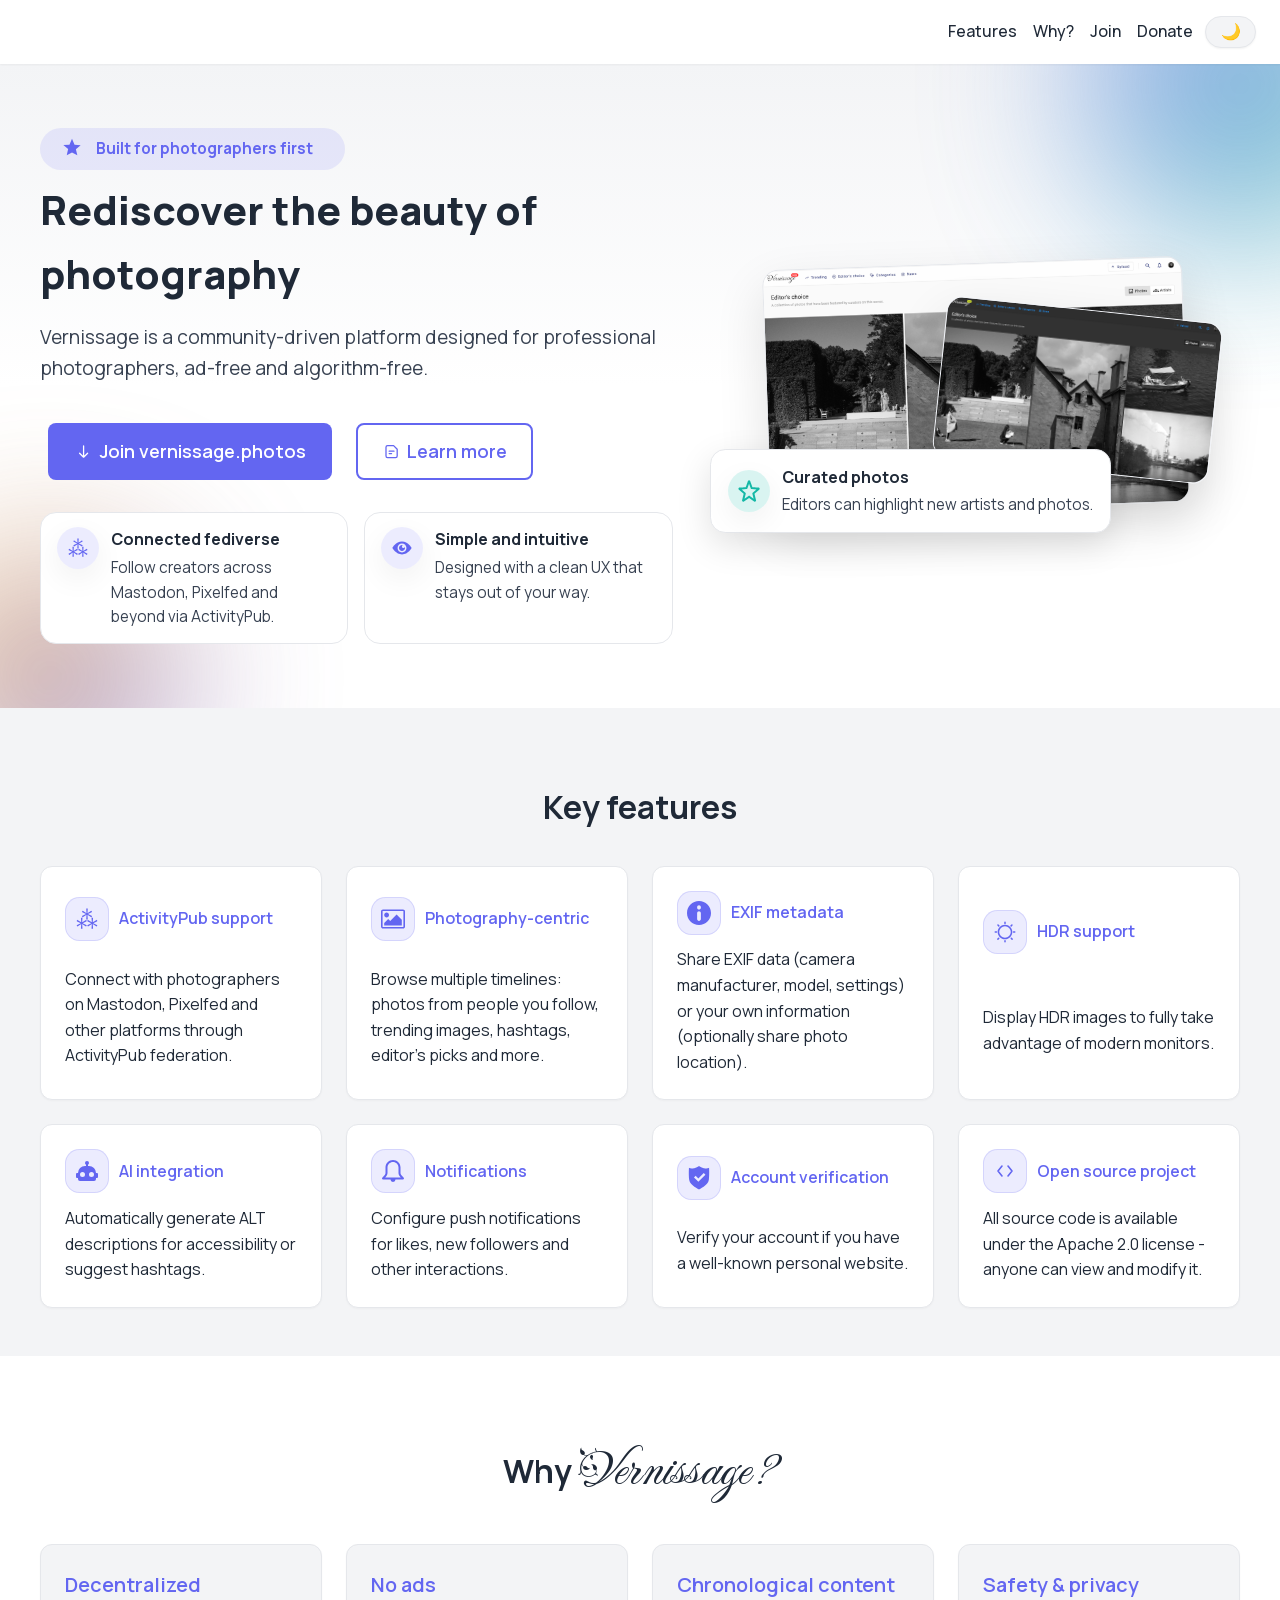
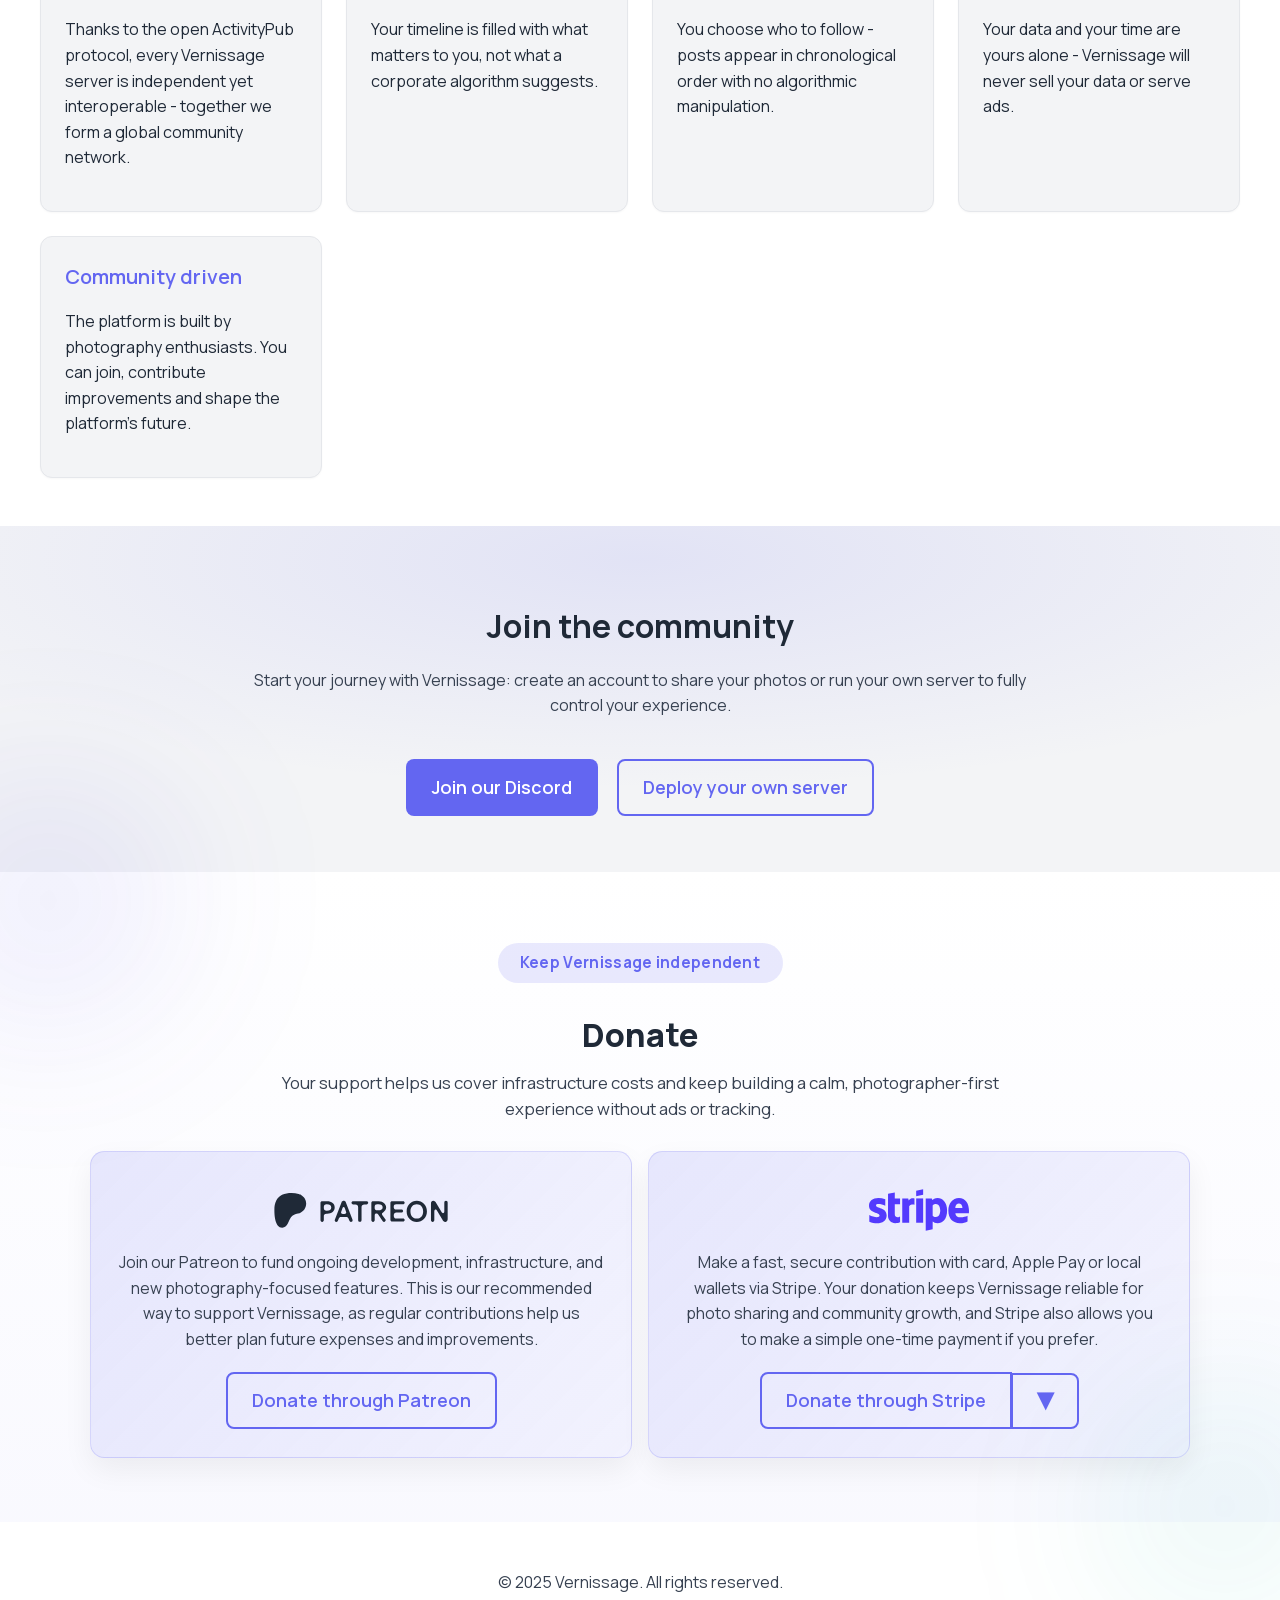
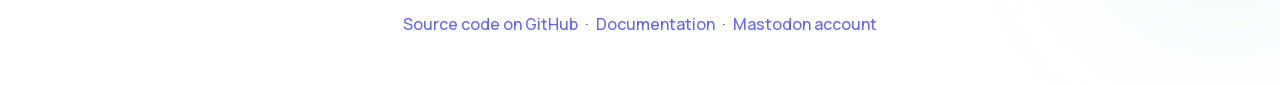
==== index.html @ 2eeba812 "Add Stripe as donate option" ====
<!DOCTYPE html>
<html lang="en">
<head>
    <meta charset="UTF-8">
    <meta name="viewport" content="width=device-width, initial-scale=1.0">
    <title>Vernissage - Rediscover the beauty of photography</title>
    <link rel="stylesheet" href="style.css?v=htnb93h0">
    <script defer src="script.js?v=dw9lgn73"></script>
    <link href="https://mastodon.social/@vernissage" rel="me">
</head>
<body>
    <header class="site-header">
        <nav class="navbar">
            <div class="logo">
                <img id="site-logo" src="logo-light.svg" data-light="logo-light.svg" data-dark="logo-dark.svg" alt="Vernissage logo">
            </div>
            <div class="nav-actions">
                <ul class="nav-links">
                    <li><a href="#features">Features</a></li>
                    <li><a href="#why">Why?</a></li>
                    <li><a href="#join">Join</a></li>
                    <li><a href="#donate">Donate</a></li>
                </ul>
                <button id="theme-toggle" class="theme-toggle" aria-label="Toggle color mode">
                    <span class="theme-toggle-icon" aria-hidden="true">🌙</span>
                </button>
            </div>
        </nav>
        <section class="hero">
            <div class="hero-inner">
                <div class="hero-copy">
                    <div class="eyebrow">
                        <span class="small" aria-hidden="true">
                            <svg viewBox="0 0 24 24" role="presentation">
                                <path d="M12 3.5 13.9 8l4.6.35-3.6 3 1.1 4.55L12 13.9l-3.95 1.95L9.1 11.3l-3.6-3L10.1 8 12 3.5Z" fill="currentColor"></path>
                            </svg>
                        </span>
                        Built for photographers first
                    </div>
                    <h1>Rediscover the beauty of photography</h1>
                    <p class="subtitle">
                        Vernissage is a community-driven platform designed for professional photographers, ad-free and algorithm-free.</p>
                    <div class="hero-actions">
                        <a href="https://vernissage.photos/register" target="_blank" class="btn large primary">
                            <span class="btn-icon" aria-hidden="true">
                                <svg viewBox="0 0 24 24" role="presentation">
                                    <path d="M12 5v14m0 0 5-5m-5 5-5-5" fill="none" stroke="currentColor" stroke-width="1.6" stroke-linecap="round" stroke-linejoin="round"></path>
                                </svg>
                            </span>
                            Join vernissage.photos
                        </a>
                        <a href="https://docs.joinvernissage.org/" target="_blank" class="btn large secondary">
                            <span class="btn-icon" aria-hidden="true">
                                <svg viewBox="0 0 24 24" role="presentation">
                                    <path d="M5 6.5a2 2 0 0 1 2-2h7.5L19 9v8.5a2 2 0 0 1-2 2H7a2 2 0 0 1-2-2z" fill="none" stroke="currentColor" stroke-width="1.6" stroke-linecap="round" stroke-linejoin="round"></path>
                                    <path d="M9 11.5h6m-6 3h3" fill="none" stroke="currentColor" stroke-width="1.6" stroke-linecap="round" stroke-linejoin="round"></path>
                                </svg>
                            </span>
                            Learn more
                        </a>
                    </div>
                    <div class="hero-highlights">
                        <div class="highlight">
                            <span class="icon-circle" aria-hidden="true">
                                <svg width="25.400002mm" height="25.39999mm" viewBox="0 0 25.400003 25.39999" version="1.1" id="svg1" xml:space="preserve" xmlns="http://www.w3.org/2000/svg" xmlns:svg="http://www.w3.org/2000/svg">
                                    <defs id="defs1" />
                                    <g fill="currentColor" id="layer1" transform="translate(-184.60577,-131.23333)"><g id="g79" transform="matrix(0.61537888,0,0,0.61537888,490.03082,20.980246)" style="stroke-width:1.62501">
                                        <path id="path112" style="-inkscape-font-specification:'Fungal @grow=542,TCHK=321';stroke-linecap:square;stroke-linejoin:round"
                                            d="m -476.94308,181.83669 v 1.05893 l 0.43499,6.90526 -5.7632,-3.82926 -0.91617,-0.52904 -1.26046,2.18251 0.91616,0.52904 6.1982,3.07601 -6.1982,3.07684 -0.91616,0.52904 1.26046,2.18251 0.91617,-0.52904 5.7632,-3.82926 -0.43499,6.9061 v 1.05809 h 2.52093 v -1.05809 l -0.43499,-6.9061 5.7632,3.82926 0.91617,0.52904 1.26046,-2.18251 -0.917,-0.52904 -6.1982,-3.07684 6.1982,-3.07601 0.917,-0.52904 -1.26046,-2.18251 -0.91617,0.52904 -5.7632,3.82926 0.43499,-6.90526 v -1.05893 z m -9.10625,15.77387 v 1.05808 l 0.43499,6.9061 -5.76404,-3.82926 -0.91617,-0.52988 -1.26046,2.18335 0.91701,0.52904 6.19819,3.07601 -6.19819,3.07684 -0.91701,0.52904 1.26046,2.18251 0.91617,-0.52904 5.76404,-3.82926 -0.43499,6.90526 v 1.05893 h 2.52009 v -1.05893 l -0.43499,-6.9061 5.76321,3.8301 0.917,0.52904 1.25963,-2.18251 -0.91617,-0.52904 -6.19819,-3.076 6.19819,-3.07685 0.91617,-0.52904 -1.25963,-2.18335 -0.917,0.52988 -5.76321,3.82926 0.43499,-6.9061 v -1.05808 z m 18.21334,0 v 1.05808 l 0.43499,6.9061 -5.7632,-3.82926 -0.91701,-0.52988 -1.25963,2.18335 0.91617,0.52904 6.19819,3.07601 -6.19819,3.07684 -0.91617,0.52904 1.25963,2.18251 0.91701,-0.52904 5.7632,-3.82926 -0.43499,6.90526 v 1.05893 h 2.52009 v -1.05893 l -0.43499,-6.9061 5.7632,3.8301 0.91701,0.52904 1.26046,-2.18251 -0.91701,-0.52904 -6.19819,-3.076 6.19819,-3.07685 0.91701,-0.52904 -1.26046,-2.18335 -0.91701,0.52988 -5.7632,3.82926 0.43499,-6.9061 v -1.05808 z" />
                                        </g>
                                    </g>
                                </svg>
                            </span>
                            <div>
                                <p class="highlight-title">Connected fediverse</p>
                                <p class="highlight-desc">Follow creators across Mastodon, Pixelfed and beyond via ActivityPub.</p>
                            </div>
                        </div>
                        <div class="highlight">
                            <span class="icon-circle" aria-hidden="true">
                                <svg style="vertical-align: middle;fill: currentColor;overflow: hidden;" viewBox="0 0 1024 1024" version="1.1" xmlns="http://www.w3.org/2000/svg">
                                    <path d="M651.669528 512c0-14.5903-2.084475-28.290323-6.251378-41.395806-11.019984 24.423249-35.143405 41.395806-63.733557 41.395806l-7.440459-0.593518-5.957689 0.593518c-30.973432 0-56.285934-25.607214-56.285934-56.882522l0.297782-5.952572-0.297782-7.447623c0-28.290323 16.97665-52.709479 41.097-63.727417-13.104459-4.172019-26.802436-6.252401-41.097-6.252401-77.132728 0-139.67311 62.834071-139.67311 140.263557 0 77.428464 62.540382 139.971915 139.67311 139.971915S651.669528 589.428464 651.669528 512L651.669528 512zM958.70846 512c0 0-153.36904-297.80564-448.198905-297.80564-293.63669 0-445.219037 297.80564-445.219037 297.80564s164.385954 297.804616 447.306582 297.804616C805.038568 809.80564 958.70846 512 958.70846 512L958.70846 512zM304.725748 512c0-114.954125 92.619444-208.164017 207.27374-208.164017 114.657366 0 207.27067 93.209892 207.27067 208.164017 0 114.953102-92.613304 208.167087-207.27067 208.167087C397.345192 720.167087 304.725748 626.953102 304.725748 512L304.725748 512zM304.725748 512" />
                                </svg>
                            </span>
                            <div>
                                <p class="highlight-title">Simple and intuitive</p>
                                <p class="highlight-desc">Designed with a clean UX that stays out of your way.</p>
                            </div>
                        </div>
                    </div>
                </div>
                <div class="hero-visual" aria-hidden="true">
                    <div class="photo-stack">
                        <figure class="photo-frame primary">
                            <img src="images/002.png?v=gr9o4mgn" alt="Seaside photography example from Vernissage community">
                            <figcaption>Featured on Vernissage</figcaption>
                        </figure>
                        <figure class="photo-frame secondary">
                            <img src="images/001.png?v=tmnnh3o0" alt="Detail crop showing HDR clarity">
                        </figure>
                        <div class="floating-card">
                            <div class="icon-circle" aria-hidden="true">
                                <svg class="svg-icon" style="vertical-align: middle;fill: currentColor;overflow: hidden;" viewBox="0 0 1024 1024" version="1.1" xmlns="http://www.w3.org/2000/svg">
                                    <path d="M303.668131 871.03908 360.190936 640.160478C364.449047 622.767347 358.742708 604.006304 345.008873 591.977803L169.539025 437.653291 393.184482 423.704099C412.665218 422.489051 429.193642 409.656196 435.673301 391.935876L514.904303 175.60688 594.006974 391.935876C600.487298 409.658371 617.017583 422.489212 636.495659 423.704099L860.137791 438.30053 684.671402 591.977803C670.935705 604.007838 665.231626 622.769465 669.489338 640.160478L726.12106 871.022857 514.840071 726.319228 488.538963 744.332557 303.668131 871.03908ZM751.937164 1001.534997C799.218169 1033.917114 852.713924 997.100106 839.056557 941.313658L766.22848 644.29499 987.237203 450.730697C1029.454728 413.75558 1008.8831 353.658795 952.835724 350.163012 952.835724 350.163012 731.428571 332.540968 671.484675 332.751114 636.897679 238.162897 567.723686 48.986465 567.723686 48.986465 547.757016-5.617957 481.91887-5.606373 461.956588 48.986465 461.956588 48.986465 368.713941 331.958565 359.376258 332.54098 265.198978 338.41499 76.844551 350.163012 76.844551 350.163012 20.810473 353.657956 0.076601 413.625188 42.443071 450.730697L263.461236 643.794792 190.623717 941.313658C177.018747 996.88583 230.374466 1033.977106 277.742978 1001.534997L516.425675 838.064354 751.937164 1001.534997Z" />
                                </svg>
                            </div>
                            <div>
                                <p class="floating-title">Curated photos</p>
                                <p class="floating-desc">Editors can highlight new artists and photos.</p>
                            </div>
                        </div>
                    </div>
                </div>
            </div>
        </section>
    </header>
    <main>
        <section id="features" class="features">
            <h2>Key features</h2>
            <div class="feature-grid">
                <div class="feature">
                    <div class="feature-icon" aria-hidden="true">
                        <svg width="25.400002mm" height="25.39999mm" viewBox="0 0 25.400003 25.39999" version="1.1" id="svg1" xml:space="preserve" xmlns="http://www.w3.org/2000/svg" xmlns:svg="http://www.w3.org/2000/svg">
                            <defs id="defs1" />
                            <g fill="currentColor" id="layer1" transform="translate(-184.60577,-131.23333)"><g id="g79" transform="matrix(0.61537888,0,0,0.61537888,490.03082,20.980246)" style="stroke-width:1.62501">
                                <path id="path112" style="-inkscape-font-specification:'Fungal @grow=542,TCHK=321';stroke-linecap:square;stroke-linejoin:round"
                                    d="m -476.94308,181.83669 v 1.05893 l 0.43499,6.90526 -5.7632,-3.82926 -0.91617,-0.52904 -1.26046,2.18251 0.91616,0.52904 6.1982,3.07601 -6.1982,3.07684 -0.91616,0.52904 1.26046,2.18251 0.91617,-0.52904 5.7632,-3.82926 -0.43499,6.9061 v 1.05809 h 2.52093 v -1.05809 l -0.43499,-6.9061 5.7632,3.82926 0.91617,0.52904 1.26046,-2.18251 -0.917,-0.52904 -6.1982,-3.07684 6.1982,-3.07601 0.917,-0.52904 -1.26046,-2.18251 -0.91617,0.52904 -5.7632,3.82926 0.43499,-6.90526 v -1.05893 z m -9.10625,15.77387 v 1.05808 l 0.43499,6.9061 -5.76404,-3.82926 -0.91617,-0.52988 -1.26046,2.18335 0.91701,0.52904 6.19819,3.07601 -6.19819,3.07684 -0.91701,0.52904 1.26046,2.18251 0.91617,-0.52904 5.76404,-3.82926 -0.43499,6.90526 v 1.05893 h 2.52009 v -1.05893 l -0.43499,-6.9061 5.76321,3.8301 0.917,0.52904 1.25963,-2.18251 -0.91617,-0.52904 -6.19819,-3.076 6.19819,-3.07685 0.91617,-0.52904 -1.25963,-2.18335 -0.917,0.52988 -5.76321,3.82926 0.43499,-6.9061 v -1.05808 z m 18.21334,0 v 1.05808 l 0.43499,6.9061 -5.7632,-3.82926 -0.91701,-0.52988 -1.25963,2.18335 0.91617,0.52904 6.19819,3.07601 -6.19819,3.07684 -0.91617,0.52904 1.25963,2.18251 0.91701,-0.52904 5.7632,-3.82926 -0.43499,6.90526 v 1.05893 h 2.52009 v -1.05893 l -0.43499,-6.9061 5.7632,3.8301 0.91701,0.52904 1.26046,-2.18251 -0.91701,-0.52904 -6.19819,-3.076 6.19819,-3.07685 0.91701,-0.52904 -1.26046,-2.18335 -0.91701,0.52988 -5.7632,3.82926 0.43499,-6.9061 v -1.05808 z" />
                                </g>
                            </g>
                        </svg>
                    </div>
                    <h3>ActivityPub support</h3>
                    <p>Connect with photographers on Mastodon, Pixelfed and other platforms through ActivityPub federation.</p>
                </div>
                <div class="feature">
                    <div class="feature-icon" aria-hidden="true">
                        <svg class="svg-icon" style="vertical-align: middle;fill: currentColor;overflow: hidden;" viewBox="0 0 1097 1024" version="1.1" xmlns="http://www.w3.org/2000/svg">
                            <path d="M365.714286 329.142857q0 45.714286-32 77.714286t-77.714286 32-77.714286-32-32-77.714286 32-77.714286 77.714286-32 77.714286 32 32 77.714286z m585.142857 219.428572v256H146.285714v-109.714286l182.857143-182.857143 91.428572 91.428571 292.571428-292.571428z m54.857143-402.285715H91.428571q-7.428571 0-12.857142 5.428572T73.142857 164.571429v694.857142q0 7.428571 5.428572 12.857143T91.428571 877.714286h914.285715q7.428571 0 12.857143-5.428572t5.428571-12.857143V164.571429q0-7.428571-5.428571-12.857143T1005.714286 146.285714z m91.428571 18.285715v694.857142q0 37.714286-26.857143 64.571429t-64.571428 26.857143H91.428571q-37.714286 0-64.571428-26.857143t-26.857143-64.571429V164.571429q0-37.714286 26.857143-64.571429t64.571428-26.857143h914.285715q37.714286 0 64.571428 26.857143t26.857143 64.571429z" />
                        </svg>
                    </div>
                    <h3>Photography-centric</h3>
                    <p>Browse multiple timelines: photos from people you follow, trending images, hashtags, editor's picks and more.</p>
                </div>
                <div class="feature">
                    <div class="feature-icon" aria-hidden="true">
                        <svg class="svg-icon" style="vertical-align: middle;fill: currentColor;overflow: hidden;" viewBox="0 0 1024 1024" version="1.1" xmlns="http://www.w3.org/2000/svg">
                            <path d="M512 1024c282.771 0 512-229.23 512-512s-229.23-512-512-512-512 229.23-512 512 229.23 512 512 512zM432 256c0-44.183 35.817-80 80-80s80 35.817 80 80v31.999c0 44.183-35.817 80-80 80s-80-35.817-80-80v-31.999zM431.999 512c0-44.183 35.817-80 80-80s80 35.817 80 80v256c0 44.183-35.817 80-80 80s-80-35.817-80-80v-256z" />
                        </svg>
                    </div>
                    <h3>EXIF metadata</h3>
                    <p>Share EXIF data (camera manufacturer, model, settings) or your own information (optionally share photo location).</p>
                </div>
                <div class="feature">
                    
                    <div class="feature-icon" aria-hidden="true">
                        <svg style="vertical-align: middle;fill: currentColor;overflow: hidden;" viewBox="0 0 1024 1024" version="1.1" xmlns="http://www.w3.org/2000/svg">
                            <path d="M512 824c-172.32 0-312-139.68-312-312S339.68 200 512 200s312 139.68 312 312-139.68 312-312 312z m0-64a248 248 0 1 0 0-496 248 248 0 0 0 0 496zM512 64a32 32 0 0 1 32 32v51.008a32 32 0 0 1-64 0V96a32 32 0 0 1 32-32z m0 784.992a32 32 0 0 1 32 32v51.008a32 32 0 0 1-64 0v-51.008a32 32 0 0 1 32-32z m325.952-11.04a32 32 0 0 1-45.248 0l-36.064-36.064a32 32 0 0 1 45.248-45.248l36.064 36.064a32 32 0 0 1 0 45.248zM269.952 272.96a32 32 0 0 1-45.248 0L188.64 236.896a31.968 31.968 0 1 1 45.248-45.248l36.064 36.064a32 32 0 0 1 0 45.248z m560.992-81.344a32 32 0 0 1 0 45.248L794.88 272.928a32 32 0 0 1-45.248-45.248l36.064-36.064a31.968 31.968 0 0 1 45.248 0zM267.36 756.64a32 32 0 0 1 0 45.248l-36.064 36.064a32 32 0 0 1-45.248-45.248l36.064-36.064a32 32 0 0 1 45.248 0zM960 512a32 32 0 0 1-32 32h-51.008a32 32 0 0 1 0-64H928a32 32 0 0 1 32 32zM179.008 512a32 32 0 0 1-32 32H96a32 32 0 0 1 0-64h51.008a32 32 0 0 1 32 32z" />
                        </svg>
                    </div>
                    <h3>HDR support</h3>
                    <p>Display HDR images to fully take advantage of modern monitors.</p>
                </div>
                <div class="feature">
                    <div class="feature-icon" aria-hidden="true">
                        <svg style="vertical-align: middle;fill: currentColor;overflow: hidden;" viewBox="0 0 1024 1024" version="1.1" xmlns="http://www.w3.org/2000/svg">
                            <path d="M512 85.333333a85.333333 85.333333 0 0 1 85.333333 85.333334c0 31.573333-17.066667 59.306667-42.666666 73.813333V298.666667h42.666666a298.666667 298.666667 0 0 1 298.666667 298.666666h42.666667a42.666667 42.666667 0 0 1 42.666666 42.666667v128a42.666667 42.666667 0 0 1-42.666666 42.666667h-42.666667v42.666666a85.333333 85.333333 0 0 1-85.333333 85.333334H213.333333a85.333333 85.333333 0 0 1-85.333333-85.333334v-42.666666H85.333333a42.666667 42.666667 0 0 1-42.666666-42.666667v-128a42.666667 42.666667 0 0 1 42.666666-42.666667h42.666667a298.666667 298.666667 0 0 1 298.666667-298.666666h42.666666V244.48c-25.6-14.506667-42.666667-42.24-42.666666-73.813333a85.333333 85.333333 0 0 1 85.333333-85.333334M320 554.666667A106.666667 106.666667 0 0 0 213.333333 661.333333 106.666667 106.666667 0 0 0 320 768a106.666667 106.666667 0 0 0 106.666667-106.666667A106.666667 106.666667 0 0 0 320 554.666667m384 0a106.666667 106.666667 0 0 0-106.666667 106.666666 106.666667 106.666667 0 0 0 106.666667 106.666667 106.666667 106.666667 0 0 0 106.666667-106.666667 106.666667 106.666667 0 0 0-106.666667-106.666666z" fill="" />
                        </svg>
                    </div>
                    <h3>AI integration</h3>
                    <p>Automatically generate ALT descriptions for accessibility or suggest hashtags.</p>
                </div>
                <div class="feature">
                    <div class="feature-icon" aria-hidden="true">
                        <svg style="vertical-align: middle;fill: currentColor;overflow: hidden;" viewBox="0 0 1024 1024" version="1.1" xmlns="http://www.w3.org/2000/svg">
                            <path d="M618.666667 874.666667a106.666667 106.666667 0 0 1-213.333334 0H85.333333c-36.650667 0-56.256-43.178667-32.106666-70.762667l107.136-122.453333C176.853333 662.613333 192 622.293333 192 597.269333V362.666667C192 185.941333 335.274667 42.666667 512 42.666667c176.725333 0 320 143.274667 320 320v234.602666c0 25.066667 15.146667 65.322667 31.637333 84.181334l107.136 122.453333C994.922667 831.488 975.317333 874.666667 938.666667 874.666667H618.666667z m180.757333-137.024C769.28 703.232 746.666667 643.008 746.666667 597.269333V362.666667c0-129.6-105.066667-234.666667-234.666667-234.666667s-234.666667 105.066667-234.666667 234.666667v234.602666c0 45.696-22.656 105.984-52.757333 140.373334L179.349333 789.333333h665.28l-45.226666-51.690666z" />
                        </svg>
                    </div>
                    <h3>Notifications</h3>
                    <p>Configure push notifications for likes, new followers and other interactions.</p>
                </div>
                <div class="feature">
                    <div class="feature-icon" aria-hidden="true">
                        <svg style="vertical-align: middle;fill: currentColor;overflow: hidden;" viewBox="0 0 1024 1024" version="1.1" xmlns="http://www.w3.org/2000/svg">
                            <path d="M941.184 71.36s-144.896 54.784-227.072 29.568C582.016 60.48 512.768 0 512.768 0S443.52 60.48 311.552 100.928c-82.176 25.216-226.944-29.568-226.944-29.568s-19.648 302.208 10.56 529.28c30.208 227.072 417.6 398.72 417.6 398.72s387.712-171.648 417.856-398.72c30.208-227.072 10.56-529.28 10.56-529.28zM483.904 672.64L411.968 600.64l0.32-0.32-114.56-114.432 71.616-71.68 114.56 114.496 230.848-230.912 71.936 71.936-302.784 302.848z" />
                        </svg>
                    </div>
                    <h3>Account verification</h3>
                    <p>Verify your account if you have a well-known personal website.</p>
                </div>
                <div class="feature">
                    <div class="feature-icon" aria-hidden="true">
                        <svg viewBox="0 0 24 24" role="presentation">
                            <path d="M9 7 5 12l4 5m6-10 4 5-4 5" fill="none" stroke="currentColor" stroke-width="1.6" stroke-linecap="round" stroke-linejoin="round"></path>
                        </svg>
                    </div>
                    <h3>Open source project</h3>
                    <p>All source code is available under the Apache 2.0 license - anyone can view and modify it.</p>
                </div>
            </div>
        </section>
        <section id="why" class="why">
            <h2>Why <span class="logo-font">Vernissage?</span></h2>
            <div class="why-grid">
                <div class="why-item">
                    <h3>Decentralized</h3>
                    <p>Thanks to the open ActivityPub protocol, every Vernissage server is independent yet interoperable - together we form a global community network.</p>
                </div>
                <div class="why-item">
                    <h3>No ads</h3>
                    <p>Your timeline is filled with what matters to you, not what a corporate algorithm suggests.</p>
                </div>
                <div class="why-item">
                    <h3>Chronological content</h3>
                    <p>You choose who to follow - posts appear in chronological order with no algorithmic manipulation.</p>
                </div>
                <div class="why-item">
                    <h3>Safety &amp; privacy</h3>
                    <p>Your data and your time are yours alone - Vernissage will never sell your data or serve ads.</p>
                </div>
                <div class="why-item">
                    <h3>Community driven</h3>
                    <p>The platform is built by photography enthusiasts. You can join, contribute improvements and shape the platform's future.</p>
                </div>
            </div>
        </section>
        <section id="join" class="join">
            <h2>Join the community</h2>
            <p>Start your journey with Vernissage: create an account to share your photos or run your own server to fully control your experience.</p>
            <div class="join-actions">
                <a href="https://discord.gg/QB4d96twHh" class="btn large primary">Join our Discord</a>
                <a href="https://docs.joinvernissage.org/documentation/vernissageserver/dockercontainers" class="btn large secondary" target="_blank">Deploy your own server</a>
            </div>
        </section>
        <section id="donate" class="donate">
            <div class="donate-inner">
                <div class="donate-header">
                    <p class="donate-kicker">Keep Vernissage independent</p>
                    <h2>Donate</h2>
                    <p class="donate-lede">Your support helps us cover infrastructure costs and keep building a calm, photographer-first experience without ads or tracking.</p>
                </div>
                <div class="donate-grid">
                    <div class="donate-card primary">
                        <div class="donate-card-head">
                            <div class="donate-card-title">
                                <div class="donate-icon patreon" aria-hidden="true">
                                    <svg style="fill: currentColor;" xmlns="http://www.w3.org/2000/svg" version="1.1" viewBox="0 0 749.3 227.1">
                                    <!-- Generator: Adobe Illustrator 29.3.1, SVG Export Plug-In . SVG Version: 2.1.0 Build 151)  -->
                                    <path d="M222.8,85.4c0-3.4,2.5-5.6,6.4-5.6h18.6c16.9,0,28.3,9.3,28.3,22.9s-11.3,23.3-28.3,23.3h-2.6c-6.5,0-9.8,3.4-9.8,8.8v15.2c0,4.3-2.5,7-6.3,7s-6.3-2.7-6.3-7v-64.6ZM235.4,104.7c0,6.8,3.5,10.1,10.1,10.1h1.6c9.3,0,16.1-3.8,16.1-12.1s-6.8-12.1-16.1-12.1h-1.6c-6.6,0-10.1,3.2-10.1,10.1v4.1ZM276.1,151.1c0,3.6,2.5,5.9,6.3,5.9s4.8-1.6,6.1-5l2.3-6.1c1.8-4.9,5.1-7.1,8.6-7.1h20.5c3.6,0,6.8,2.3,8.6,7.1l2.3,6.1c1.3,3.4,3.6,5,6.1,5,3.8,0,6.3-2.4,6.3-5.9s-.2-2.2-.6-3.4l-24.5-63.8c-1.5-3.9-5-5.8-8.3-5.8s-6.8,1.9-8.3,5.8l-24.5,63.8c-.4,1.2-.6,2.4-.6,3.4ZM300,122.1c0-1.2.3-2.3.9-3.9l4.6-12.9c.9-2.5,2.4-3.7,4.1-3.7s3.2,1.2,4.1,3.7l4.6,12.9c.5,1.6.9,2.7.9,3.9,0,3.2-1.8,5.5-6.7,5.5h-5.8c-4.9,0-6.7-2.3-6.7-5.5ZM339,85.6c0-3.5,2.5-5.8,6.5-5.8h49.7c4,0,6.5,2.4,6.5,5.8s-2.5,5.8-6.5,5.8h-8.3c-6.6,0-10.2,3.4-10.2,11v47.4c0,4.4-2.5,7.1-6.4,7.1s-6.4-2.7-6.4-7.1v-47.4c0-7.7-3.6-11-10.2-11h-8.3c-4,0-6.5-2.4-6.5-5.8ZM413.4,150c0,4.3,2.5,7,6.3,7s6.3-2.7,6.3-7v-17.2c0-4.9,2.8-6.9,6.3-6.9h.9c2.3,0,4.5,1.4,5.9,3.5l16.4,24.1c1.5,2.3,3.5,3.6,5.9,3.6s5.8-2.7,5.8-5.9-.4-2.7-1.4-4.1l-10.9-15.3c-1.3-1.8-1.8-3.4-1.8-4.6,0-2.7,2.4-4.6,5.2-6.7,5.1-3.8,10.6-8.8,10.6-18.3s-10.4-22.3-27.5-22.3h-21.7c-3.9,0-6.3,2.3-6.3,5.6v64.6ZM425.9,103.7v-3.2c0-7,3.7-9.9,9.3-9.9h5.4c9.3,0,15.2,3.5,15.2,11.5s-6.3,11.7-15.6,11.7h-5.1c-5.6,0-9.3-2.9-9.3-9.9ZM484.8,149.8v-64.4c0-3.4,2.4-5.6,6.3-5.6h40.9c3.9,0,6.3,2.3,6.3,5.6s-2.4,5.6-6.3,5.6h-25.8c-5.1,0-8.8,3-8.8,8.8v2.4c0,5.7,3.7,8.8,8.8,8.8h20c3.9,0,6.3,2.3,6.3,5.6s-2.4,5.6-6.3,5.6h-19.2c-5.1,0-9.5,3.1-9.5,9.5v3c0,6.4,4.4,9.5,9.5,9.5h25.1c3.9,0,6.3,2.3,6.3,5.6s-2.4,5.6-6.3,5.6h-40.9c-3.9,0-6.3-2.3-6.3-5.6ZM545.7,117.6c0-23.3,17.5-39.4,38-39.4s38,16.1,38,39.4-17.5,39.4-38,39.4-38-16.1-38-39.4ZM559.9,117.6c0,16.4,9.7,26.9,23.8,26.9s23.8-10.5,23.8-26.9-9.7-26.9-23.8-26.9-23.8,10.4-23.8,26.9ZM636.8,150c0,4.3,2.5,7,6.3,7s6.3-2.7,6.3-7v-33.1c0-4,2.4-5.9,4.9-5.9s3.6,1.1,4.8,3l20.8,34.7c2.8,4.8,5.4,8.3,10.7,8.3s8.8-3.7,8.8-9.6v-62.2c0-4.3-2.5-7-6.3-7s-6.3,2.7-6.3,7v33.1c0,4-2.4,5.9-4.9,5.9s-3.6-1.1-4.8-3l-20.8-34.7c-2.8-4.8-5.4-8.3-10.7-8.3s-8.8,3.7-8.8,9.6v62.2Z"/>
                                    <path d="M169.2,87.5c0-16.7-13-30.3-28.2-35.2-18.9-6.1-43.8-5.2-61.9,3.3-21.9,10.3-28.7,32.9-29,55.5-.2,18.5,1.6,67.4,29.2,67.7,20.5.3,23.5-26.1,33-38.8,6.7-9,15.4-11.6,26.1-14.2,18.4-4.5,30.9-19,30.8-38.2Z"/>
                                    </svg>
                                </div>
                            </div>
                            <p>Join our Patreon to fund ongoing development, infrastructure, and new photography-focused features. This is our recommended way to support Vernissage, as regular contributions help us better plan future expenses and improvements.</p>
                        </div>
                        <div>
                            <a class="btn large secondary" href="https://patreon.com/Vernissage" target="_blank" rel="noopener">Donate through Patreon</a>
                        </div>
                    </div>
                    <div class="donate-card primary">
                        <div class="donate-card-head">
                            <div class="donate-card-title">
                                <div class="donate-icon stripe" aria-hidden="true">
                                    <svg width="360" height="150" viewBox="0 0 360 150" fill="none" xmlns="http://www.w3.org/2000/svg">
                                        <path fill-rule="evenodd" clip-rule="evenodd" d="M360 77.4001C360 51.8001 347.6 31.6001 323.9 31.6001C300.1 31.6001 285.7 51.8001 285.7 77.2001C285.7 107.3 302.7 122.5 327.1 122.5C339 122.5 348 119.8 354.8 116V96.0001C348 99.4001 340.2 101.5 330.3 101.5C320.6 101.5 312 98.1001 310.9 86.3001H359.8C359.8 85.0001 360 79.8001 360 77.4001ZM310.6 67.9001C310.6 56.6001 317.5 51.9001 323.8 51.9001C329.9 51.9001 336.4 56.6001 336.4 67.9001H310.6Z" fill="#533AFD"/>
                                        <path fill-rule="evenodd" clip-rule="evenodd" d="M247.1 31.6001C237.3 31.6001 231 36.2001 227.5 39.4001L226.2 33.2001H204.2V149.8L229.2 144.5L229.3 116.2C232.9 118.8 238.2 122.5 247 122.5C264.9 122.5 281.2 108.1 281.2 76.4001C281.1 47.4001 264.6 31.6001 247.1 31.6001ZM241.1 100.5C235.2 100.5 231.7 98.4001 229.3 95.8001L229.2 58.7001C231.8 55.8001 235.4 53.8001 241.1 53.8001C250.2 53.8001 256.5 64.0001 256.5 77.1001C256.5 90.5001 250.3 100.5 241.1 100.5Z" fill="#533AFD"/>
                                        <path fill-rule="evenodd" clip-rule="evenodd" d="M169.8 25.7L194.9 20.3V0L169.8 5.3V25.7Z" fill="#533AFD"/>
                                        <path d="M194.9 33.3H169.8V120.8H194.9V33.3Z" fill="#533AFD"/>
                                        <path fill-rule="evenodd" clip-rule="evenodd" d="M142.9 40.7L141.3 33.3H119.7V120.8H144.7V61.5C150.6 53.8 160.6 55.2 163.7 56.3V33.3C160.5 32.1 148.8 29.9 142.9 40.7Z" fill="#533AFD"/>
                                        <path fill-rule="evenodd" clip-rule="evenodd" d="M92.8999 11.6001L68.4999 16.8001L68.3999 96.9001C68.3999 111.7 79.4999 122.6 94.2999 122.6C102.5 122.6 108.5 121.1 111.8 119.3V99.0001C108.6 100.3 92.7999 104.9 92.7999 90.1001V54.6001H111.8V33.3001H92.7999L92.8999 11.6001Z" fill="#533AFD"/>
                                        <path fill-rule="evenodd" clip-rule="evenodd" d="M25.3 58.7001C25.3 54.8001 28.5 53.3001 33.8 53.3001C41.4 53.3001 51 55.6001 58.6 59.7001V36.2001C50.3 32.9001 42.1 31.6001 33.8 31.6001C13.5 31.6001 0 42.2001 0 59.9001C0 87.5001 38 83.1001 38 95.0001C38 99.6001 34 101.1 28.4 101.1C20.1 101.1 9.5 97.7001 1.1 93.1001V116.9C10.4 120.9 19.8 122.6 28.4 122.6C49.2 122.6 63.5 112.3 63.5 94.4001C63.4 64.6001 25.3 69.9001 25.3 58.7001Z" fill="#533AFD"/>
                                    </svg>
                                </div>
                            </div>
                            <p>Make a fast, secure contribution with card, Apple Pay or local wallets via Stripe. Your donation keeps Vernissage reliable for photo sharing and community growth, and Stripe also allows you to make a simple one-time payment if you prefer.</p>
                        </div>
                        <div>
                            <div class="btn-dropdown" data-dropdown>
                                <a class="btn large secondary dropdown-main" href="https://donate.stripe.com/dRmeVeaXZ1vbeHU4OB6EU00" target="_blank" rel="noopener">Donate through Stripe</a>
                                <button class="btn large secondary dropdown-toggle" type="button" aria-label="Show monthly Stripe options" aria-expanded="false" data-dropdown-toggle>
                                    <span class="chevron" aria-hidden="true">▾</span>
                                </button>
                                <div class="dropdown-menu" role="menu" data-dropdown-menu>
                                    <a class="dropdown-item" href="https://donate.stripe.com/7sY14o1np7Tz43g1Cp6EU02" target="_blank" rel="noopener" role="menuitem">Donate monthly $3</a>
                                    <a class="dropdown-item" href="https://donate.stripe.com/14A6oI2rt0r78jwftf6EU01" target="_blank" rel="noopener" role="menuitem">Donate monthly $5</a>
                                    <a class="dropdown-item" href="https://donate.stripe.com/9B68wQc237Tz8jw94R6EU03" target="_blank" rel="noopener" role="menuitem">Donate monthly $10</a>
                                </div>
                            </div>
                        </div>
                    </div>
                </div>
            </div>
        </section>
    </main>
    <footer class="site-footer">
        <div class="footer-content">
            <p>© 2025 Vernissage. All rights reserved.</p>
            <p class="links">
                <a href="https://github.com/VernissageApp/" target="_blank">Source code on GitHub</a> ·
                <a href="https://docs.joinvernissage.org/" target="_blank">Documentation</a> ·
                <a href="https://mastodon.social/@vernissage" target="_blank">Mastodon account</a>
            </p>
        </div>
    </footer>
</body>
</html>
---- style.css ----
@font-face {
    font-family: 'Manrope';
    src: url('fonts/manrope-variable.woff2') format('woff');
    font-weight: 100 800;
    font-style: normal;
    font-display: swap;
}

@font-face {
    font-family: 'FleurDeLeah';
    src: url('fonts/fleur-de-leah.woff2') format('woff');
    font-weight: 100 800;
    font-style: normal;
    font-display: swap;
}

:root {
    --bg-color: #ffffff;
    --text-color: #1f2937;
    --primary-color: #6366f1; /* indigo */
    --primary-hover: #4f46e5;
    --secondary-color: #f3f4f6; /* light grey */
    --secondary-text: #374151;
    --border-color: #e5e7eb;
    --accent-amber: #f59e0b;
    --accent-teal: #14b8a6;
}

/* Dark theme overrides when body has .dark class */
body.dark {
    --bg-color: #0e1420;
    --text-color: #f3f4f6;
    --primary-color: #6366f1;
    --primary-hover: #4f46e5;
    --secondary-color: #1f2937;
    --secondary-text: #d1d5db;
    --border-color: #374151;
}

body {
    margin: 0;
    font-family: 'Manrope', 'Inter', 'Helvetica Neue', Arial, sans-serif;
    line-height: 1.6;
    background-color: var(--bg-color);
    color: var(--text-color);
}

/* Navigation bar */
.navbar {
    display: flex;
    align-items: center;
    justify-content: space-between;
    padding: 1rem 1.5rem;
    background-color: var(--bg-color);
    box-shadow: 0 1px 2px rgba(0, 0, 0, 0.05);
    position: sticky;
    top: 0;
    z-index: 10;
}

.logo {
    font-size: 1.5rem;
    font-weight: 700;
    display: flex;
    align-items: center;
}

.logo .badge {
    background-color: var(--primary-color);
    color: #fff;
    padding: 0.1rem 0.5rem;
    margin-left: 0.5rem;
    border-radius: 0.5rem;
    font-size: 0.75rem;
    font-weight: 600;
}

.logo-font {
    font-family: 'FleurDeLeah', 'Manrope', 'Inter', 'Helvetica Neue', Arial, sans-serif;
    font-size: 1.6em;
}

.nav-actions {
    display: flex;
    align-items: center;
    gap: 0.75rem;
}

.nav-links {
    list-style: none;
    display: flex;
    gap: 1rem;
    margin: 0;
    padding: 0;
}

.nav-links a {
    color: var(--text-color);
    text-decoration: none;
    font-weight: 500;
    transition: color 0.2s ease;
}

.nav-links a:hover {
    color: var(--primary-color);
}

#theme-toggle {
    position: static;
    display: inline-flex;
    align-items: center;
    gap: 0.35rem;
    padding: 0.45rem 0.9rem;
    border-radius: 999px;
    border: 1px solid var(--border-color);
    background: var(--secondary-color);
    color: var(--text-color);
    font-weight: 600;
    font-size: 0.95rem;
    cursor: pointer;
    box-shadow: 0 1px 2px rgba(0, 0, 0, 0.05);
    transition: background-color 0.2s ease, color 0.2s ease, border-color 0.2s ease, transform 0.2s ease;
}

#theme-toggle:hover {
    background-color: var(--bg-color);
    color: var(--primary-color);
    border-color: var(--primary-color);
    transform: translateY(-1px);
}

#theme-toggle:focus-visible {
    outline: 2px solid var(--primary-color);
    outline-offset: 2px;
}

.theme-toggle-icon {
    font-size: 1rem;
    line-height: 1;
}

@media (max-width: 512px) {
    .nav-links {
        display: none;
    }

    .nav-actions {
        justify-content: flex-end;
    }

    #theme-toggle {
        padding: 0.45rem 0.75rem;
    }
}

/* Hero section */
.hero {
    padding: 4rem 1.5rem;
    text-align: center;
    background: linear-gradient(180deg, var(--secondary-color) 0%, var(--bg-color) 50%);
    position: relative;
    overflow: hidden;
}

.hero::before,
.hero::after {
    content: "";
    position: absolute;
    border-radius: 50%;
    filter: blur(80px);
    opacity: 0.6;
    z-index: 0;
}

.hero::before {
    width: 320px;
    height: 320px;
    background: linear-gradient(135deg, var(--primary-color), var(--accent-teal));
    top: -140px;
    right: -120px;
}

.hero::after {
    width: 260px;
    height: 260px;
    background: linear-gradient(135deg, var(--accent-amber), var(--primary-hover));
    bottom: -100px;
    left: -80px;
}

.hero-inner {
    max-width: 1200px;
    margin: 0 auto;
    display: grid;
    grid-template-columns: 1.2fr 1fr;
    align-items: center;
    gap: 2.5rem;
    position: relative;
    z-index: 1;
}

.hero h1 {
    font-size: 2.5rem;
    margin: 0.25rem 0 1rem;
    font-weight: 800;
}

.subtitle {
    font-size: 1.2rem;
    max-width: 700px;
    margin: 0 auto 2rem;
    color: var(--secondary-text);
    text-align: left;
}

.hero-actions .btn {
    margin: 0.5rem;
    display: inline-flex;
    align-items: center;
    gap: 0.4rem;
}

.hero-actions {
    display: flex;
    flex-wrap: wrap;
    gap: 0.5rem;
}

.btn-icon {
    width: 1.2rem;
    height: 1.2rem;
    display: inline-flex;
    align-items: center;
    justify-content: center;
}

.btn-icon svg {
    width: 100%;
    height: 100%;
}

.hero-copy {
    text-align: left;
}

.eyebrow {
    display: inline-flex;
    align-items: center;
    gap: 0.5rem;
    background-color: rgba(99, 102, 241, 0.12);
    color: var(--primary-color);
    padding: 4px 32px 4px 16px !important;
    border-radius: 999px;
    font-weight: 700;
    font-size: 0.95rem;
}

.eyebrow .small {
    margin-top: 2px;
    width: 32px;
    height: 32px;
}

.icon-circle {
    width: 42px;
    height: 42px;
    border-radius: 50%;
    display: inline-flex;
    align-items: center;
    justify-content: center;
    color: var(--primary-color);
    background: rgba(99, 102, 241, 0.12);
    box-shadow: 0 10px 30px rgba(0, 0, 0, 0.06);
    flex-shrink: 0;
}

.icon-circle.small {
    width: 32px;
    height: 32px;
}

.icon-circle svg {
    width: 22px;
    height: 22px;
}

.hero-highlights {
    margin-top: 1.5rem;
    display: grid;
    grid-template-columns: repeat(auto-fit, minmax(240px, 1fr));
    gap: 1rem;
}

.highlight {
    display: flex;
    gap: 0.75rem;
    align-items: flex-start;
    padding: 0.85rem 1rem;
    background-color: var(--bg-color);
    border: 1px solid var(--border-color);
    border-radius: 1rem;
    backdrop-filter: blur(4px);
}

.highlight-title {
    margin: 0;
    font-weight: 700;
}

.highlight-desc {
    margin: 0.25rem 0 0;
    color: var(--secondary-text);
    font-size: 0.95rem;
}

.hero-visual {
    position: relative;
}

@media (max-width: 1024px) {
    .hero-inner {
        display: block;
    }

    .hero-visual {
        display: none;
    }
}

.photo-stack {
    position: relative;
    width: 100%;
    max-width: 500px;
    margin: 0 auto;
}

.photo-frame {
    position: relative;
    border-radius: 1rem;
    overflow: hidden;
    box-shadow: 0 20px 50px rgba(0, 0, 0, 0.12);
    border: 1px solid var(--border-color);
    transform: rotate(-4deg);
}

.photo-frame img {
    width: 100%;
    height: auto;
    display: block;
}

.photo-frame.primary {
    transform: rotate(-2deg);
}

.photo-frame.secondary {
    position: absolute;
    top: 12%;
    right: -6%;
    width: 55%;
    transform: rotate(6deg);
    filter: saturate(1.05) brightness(1.05);
}

.photo-frame figcaption {
    position: absolute;
    bottom: 0.5rem;
    left: 0.75rem;
    padding: 0.35rem 0.65rem;
    background: rgba(0, 0, 0, 0.65);
    color: #fff;
    border-radius: 0.5rem;
    font-size: 0.85rem;
}

.floating-card {
    position: absolute;
    bottom: -1.5rem;
    left: -1rem;
    display: flex;
    align-items: center;
    gap: 0.75rem;
    background: var(--bg-color);
    border: 1px solid var(--border-color);
    padding: 0.9rem 1.05rem;
    border-radius: 0.95rem;
    box-shadow: 0 12px 35px rgba(0, 0, 0, 0.12);
}

.floating-title {
    margin: 0;
    font-weight: 700;
    text-align: left;
}

.floating-desc {
    margin: 0.2rem 0 0;
    color: var(--secondary-text);
    font-size: 0.95rem;
}

.floating-card .icon-circle {
    background: rgba(20, 184, 166, 0.16);
    color: var(--accent-teal);
}

/* Feature section */
.features {
    padding: 3rem 1.5rem;
    background-color: var(--secondary-color);
}

.features h2 {
    text-align: center;
    font-size: 2rem;
    margin-bottom: 2rem;
    font-weight: 700;
}

.feature-grid {
    display: grid;
    grid-template-columns: repeat(auto-fit, minmax(250px, 1fr));
    gap: 1.5rem;
    max-width: 1200px;
    margin: 0 auto;
}

.feature {
    background-color: var(--bg-color);
    border: 1px solid var(--border-color);
    border-radius: 0.75rem;
    padding: 1.5rem;
    box-shadow: 0 1px 2px rgba(0, 0, 0, 0.03);
    display: grid;
    grid-template-columns: auto 1fr;
    grid-template-areas:
        "icon title"
        "text text";
    column-gap: 0.65rem;
    row-gap: 0.45rem;
    align-items: center;
}

.feature h3 {
    margin: 0;
    color: var(--primary-color);
    font-size: 1rem;
    font-weight: 600;
    align-self: center;
    grid-area: title;
}

.feature-icon {
    width: 44px;
    height: 44px;
    border-radius: 0.9rem;
    background: rgba(99, 102, 241, 0.12);
    display: inline-flex;
    align-items: center;
    justify-content: center;
    color: var(--primary-color);
    box-shadow: inset 0 0 0 1px rgba(99, 102, 241, 0.18);
    align-self: center;
    grid-area: icon;
}

.feature-icon svg {
    width: 24px;
    height: 24px;
}

.feature p {
    grid-area: text;
    margin: 0.35rem 0 0;
}

/* Why section */
.why {
    padding: 3rem 1.5rem;
}

.why h2 {
    text-align: center;
    font-size: 2rem;
    margin-bottom: 2rem;
    font-weight: 700;
}

.why-grid {
    display: grid;
    grid-template-columns: repeat(auto-fit, minmax(250px, 1fr));
    gap: 1.5rem;
    max-width: 1200px;
    margin: 0 auto;
}

.why-item {
    background-color: var(--secondary-color);
    border-radius: 0.75rem;
    padding: 1.5rem;
    border: 1px solid var(--border-color);
    box-shadow: 0 1px 2px rgba(0, 0, 0, 0.03);
}

.why-item h3 {
    margin: 0;
    color: var(--primary-color);
    font-size: 1.25rem;
    font-weight: 600;
}

/* Join section */
.join {
    padding: 3rem 1.5rem;
    background-color: var(--secondary-color);
    text-align: center;
}

.join h2 {
    font-size: 2rem;
    margin-bottom: 1rem;
    font-weight: 700;
}

.join p {
    max-width: 800px;
    margin: 0 auto 2rem;
    color: var(--secondary-text);
}

.join-actions .btn {
    margin: 0.5rem;
    display: inline-flex;
    align-items: center;
    gap: 0.4rem;
}

.join {
    position: relative;
    overflow: hidden;
}

.join::before {
    content: "";
    position: absolute;
    inset: 0;
    background: radial-gradient(120% 120% at 50% 10%, rgba(99, 102, 241, 0.12), transparent 55%);
    z-index: 0;
}

.join > * {
    position: relative;
    z-index: 1;
}

.donate {
    padding: 3.5rem 1.5rem 4rem;
    background: linear-gradient(180deg, var(--bg-color) 0%, rgba(99, 102, 241, 0.04) 100%);
    position: relative;
    overflow: hidden;
}

.donate::before,
.donate::after {
    content: "";
    position: absolute;
    filter: blur(90px);
    opacity: 0.55;
    transform: translateZ(0);
}

.donate::before {
    width: 320px;
    height: 320px;
    background: radial-gradient(circle at 30% 30%, rgba(79, 70, 229, 0.3), transparent 60%);
    top: -80px;
    left: -60px;
}

.donate::after {
    width: 280px;
    height: 280px;
    background: radial-gradient(circle at 70% 70%, rgba(20, 184, 166, 0.3), transparent 60%);
    bottom: -80px;
    right: -40px;
}

.donate-inner {
    max-width: 1100px;
    margin: 0 auto;
    position: relative;
    z-index: 1;
    display: grid;
    gap: 1.75rem;
}

.donate-header {
    text-align: center;
    max-width: 760px;
    margin: 0 auto;
}

.donate-kicker {
    display: inline-flex;
    align-items: center;
    gap: 0.4rem;
    padding: 0.5rem 1.4rem;
    border-radius: 999px;
    background: rgba(99, 102, 241, 0.14);
    color: var(--primary-color);
    font-weight: 700;
    font-size: 0.95rem;
    letter-spacing: 0.02em;
}

.donate h2 {
    font-size: 2rem;
    margin: 0.75rem 0 0.5rem;
    font-weight: 800;
}

.donate-lede {
    margin: 0 auto;
    color: var(--secondary-text);
    font-size: 1.05rem;
}

.donate-grid {
    display: grid;
    grid-template-columns: repeat(auto-fit, minmax(280px, 1fr));
    gap: 1rem;
}

.donate-card {
    background: var(--secondary-color);
    border: 1px solid var(--border-color);
    border-radius: 0.9rem;
    padding: 1.75rem;
    box-shadow: 0 12px 30px rgba(0, 0, 0, 0.06);
    display: flex;
    flex-direction: column;
    gap: 1.25rem;
    align-items: center;
    text-align: center;
}

.donate-card.primary {
    background: linear-gradient(135deg, rgba(99, 102, 241, 0.14), rgba(99, 102, 241, 0.05));
    border-color: rgba(99, 102, 241, 0.2);
}

.donate-card h3 {
    margin: 0;
    font-size: 1.25rem;
}

.donate-card p {
    margin: 0;
    color: var(--secondary-text);
}

.donate-card-head {
    display: grid;
    gap: 0.6rem;
    justify-items: center;
    flex-grow: 2;
}

.donate-icon {
    display: inline-flex;
    align-items: center;
    justify-content: center;
    color: var(--text-color);
}

.donate-icon.patreon {
    width: 200px;
    height: 60px;
}

.donate-icon.stripe {
    width: 100px;
    height: 60px;
}

.donate-icon.patreon svg {
    width: 220px;
}

.donate-card-title {
    display: inline-flex;
    align-items: center;
    gap: 0.5rem;
    justify-content: center;
}

.donate-card .btn {
    align-self: center;
}

.btn-dropdown {
    position: relative;
    display: inline-flex;
    align-items: stretch;
}

.btn-dropdown .dropdown-main {
    display: inline-flex;
    align-items: center;
    justify-content: center;
    white-space: nowrap;
    border-top-right-radius: 0;
    border-bottom-right-radius: 0;
    border-right: 1px solid var(--primary-color);
}

.btn-dropdown .dropdown-toggle {
    padding-top: 8px;
    padding-bottom: 12px;
    border-top-left-radius: 0;
    border-bottom-left-radius: 0;
    margin-left: -1px;
    display: inline-flex;
    align-items: center;
    justify-content: center;
    height: 100%;
}

.btn-dropdown .dropdown-toggle .chevron {
    font-size: 2rem;
    line-height: 1;
}

.btn-dropdown .dropdown-menu {
    position: absolute;
    top: calc(100% + 0.35rem);
    right: 0;
    min-width: 220px;
    background: var(--bg-color);
    border: 1px solid var(--border-color);
    border-radius: 0.5rem;
    box-shadow: 0 12px 30px rgba(0, 0, 0, 0.12);
    padding: 0.35rem 0;
    display: none;
    z-index: 2;
}

.btn-dropdown.open .dropdown-menu {
    display: block;
}

.dropdown-item {
    display: block;
    padding: 0.65rem 1rem;
    color: var(--text-color);
    text-decoration: none;
    font-weight: 600;
}

.dropdown-item:hover,
.dropdown-item:focus-visible {
    background: var(--secondary-color);
    color: var(--primary-color);
}

.donate {
    overflow: visible;
}

/* Buttons */
.btn {
    display: inline-block;
    padding: 0.75rem 1.5rem;
    border-radius: 0.5rem;
    text-decoration: none;
    font-weight: 600;
    transition: background-color 0.2s ease, color 0.2s ease;
    cursor: pointer;
    border: 2px solid transparent;
    word-break: keep-all;
}

.btn.primary {
    background-color: var(--primary-color);
    color: #ffffff;
}

.btn.primary:hover {
    background-color: var(--primary-hover);
}

.btn.secondary {
    background-color: transparent;
    color: var(--primary-color);
    border: 2px solid var(--primary-color);
}

.btn.secondary:hover {
    background-color: var(--primary-color);
    color: #ffffff;
}

.btn.large {
    font-size: 1.125rem;
}

/* Footer */
.site-footer {
    background-color: var(--bg-color);
    color: var(--secondary-text);
    padding: 2rem 1.5rem;
    text-align: center;
}

.site-footer .links a {
    color: var(--primary-color);
    text-decoration: none;
    margin: 0 0.25rem;
    font-weight: 500;
}

.site-footer .links a:hover {
    text-decoration: underline;
}

/* Responsive typography */
@media (max-width: 600px) {
    .hero {
        padding: 3rem 1.25rem;
    }
    .hero-inner {
        grid-template-columns: 1fr;
    }
    .hero-copy {
        text-align: left;
    }
    .hero-highlights {
        grid-template-columns: 1fr;
    }
    .photo-frame.secondary {
        position: relative;
        width: 70%;
        margin: 0.75rem auto 0;
        right: 0;
        top: 0;
    }
    .floating-card {
        position: relative;
        bottom: auto;
        left: auto;
        margin-top: 1rem;
    }
    .hero h1 {
        font-size: 2rem;
    }
    .features h2,
    .why h2,
    .join h2,
    .donate h2 {
        font-size: 1.75rem;
    }
}
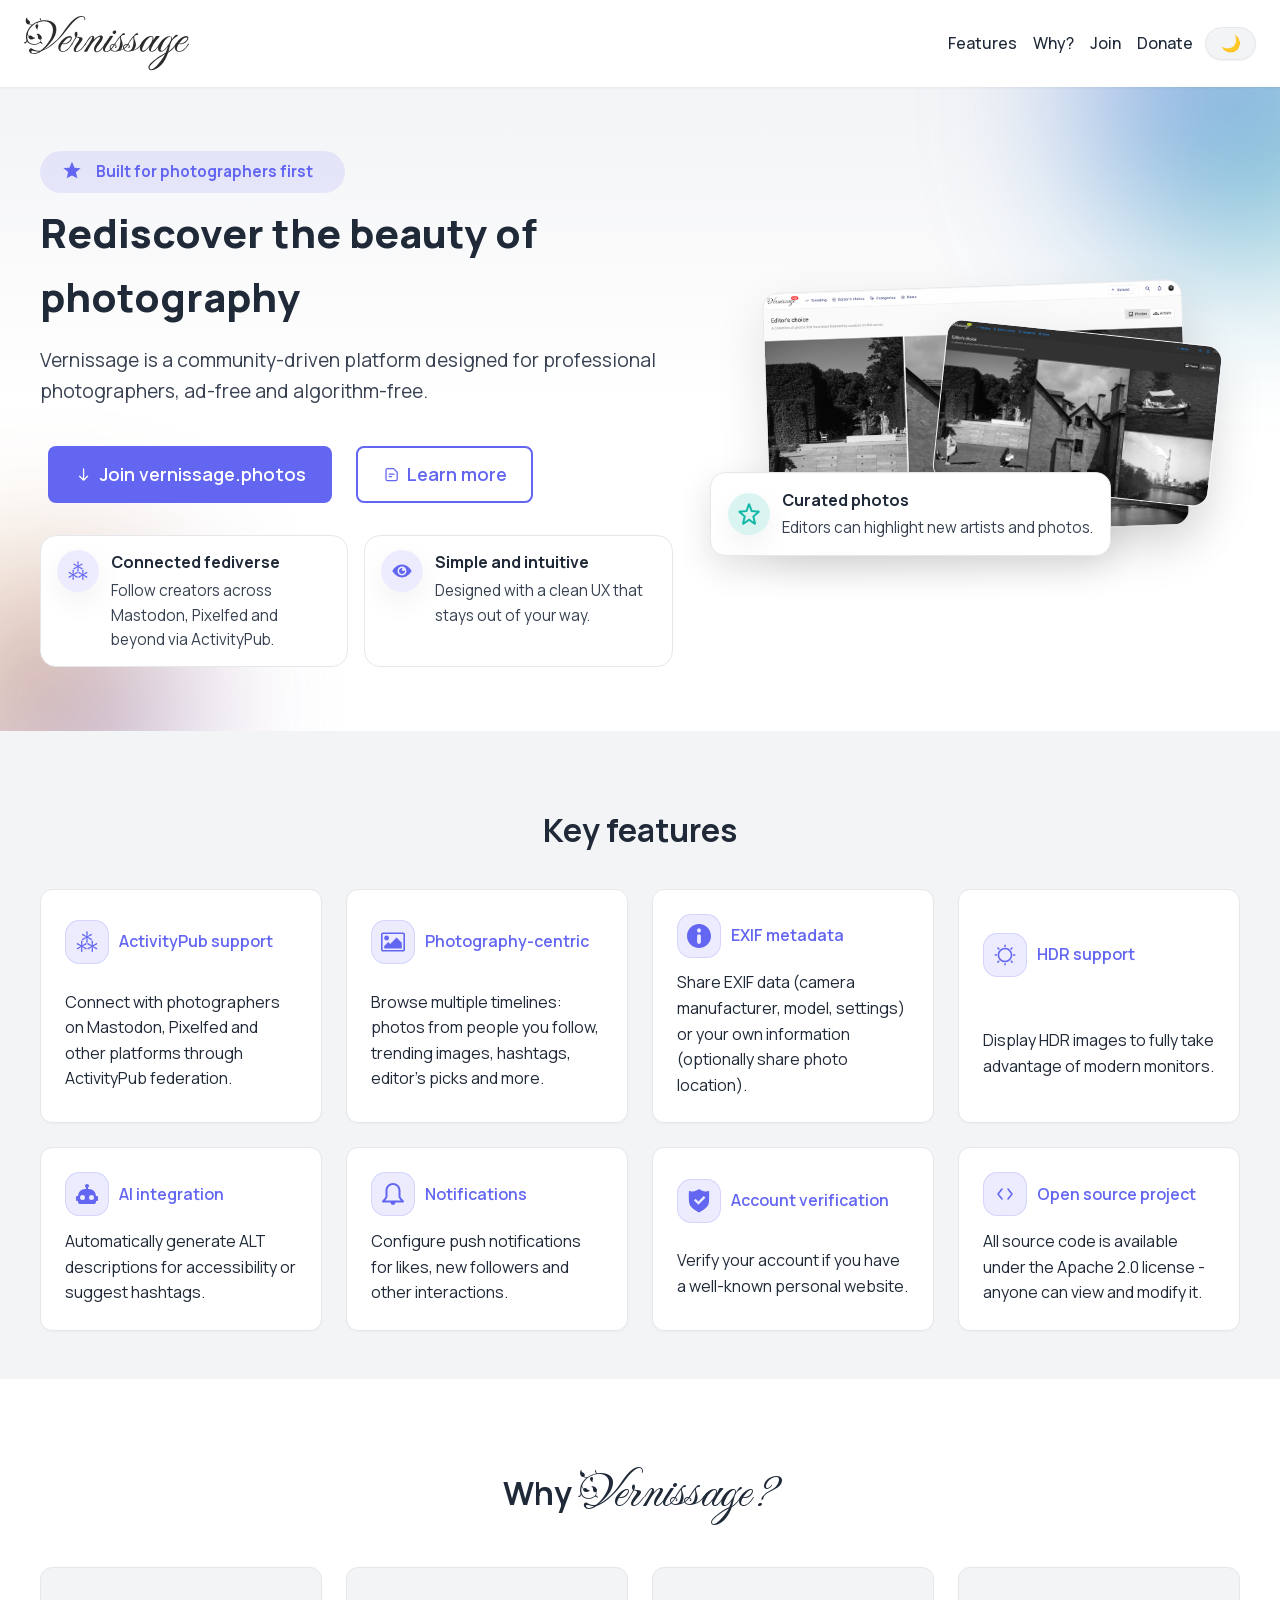
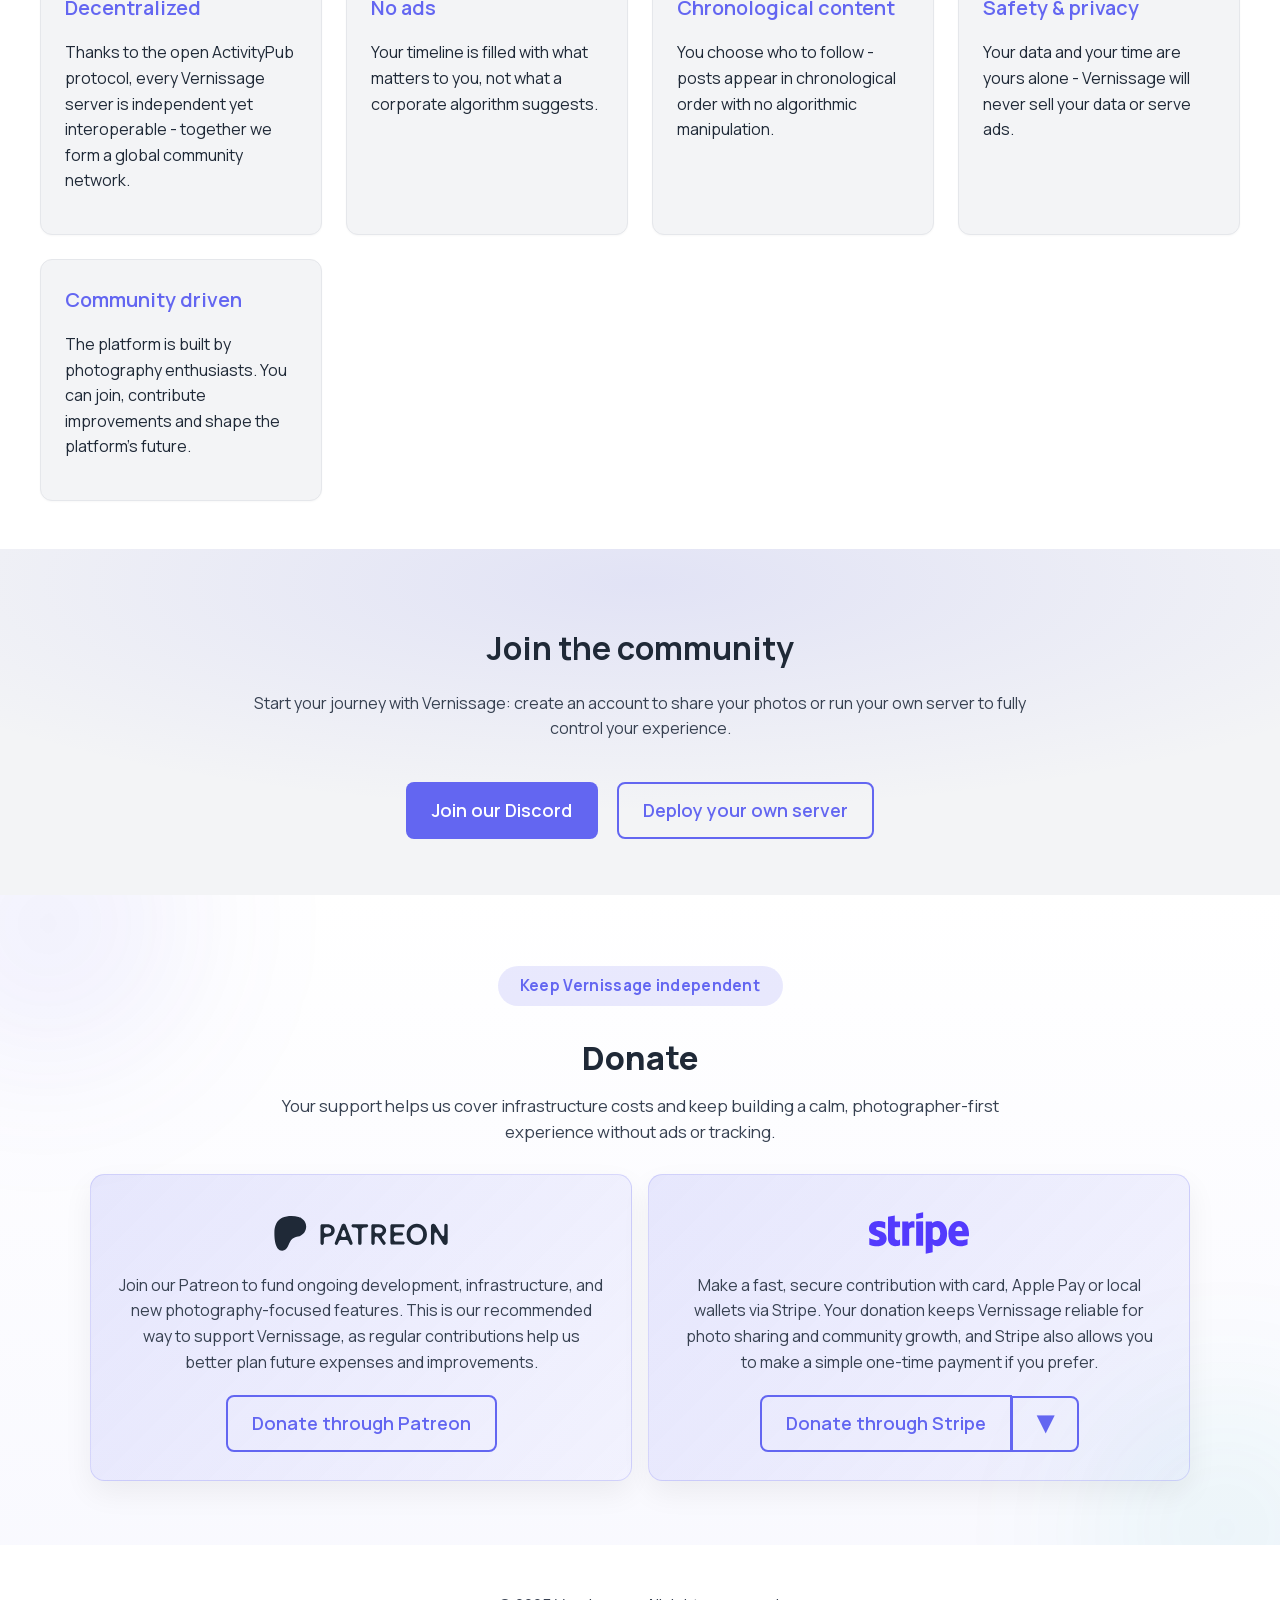
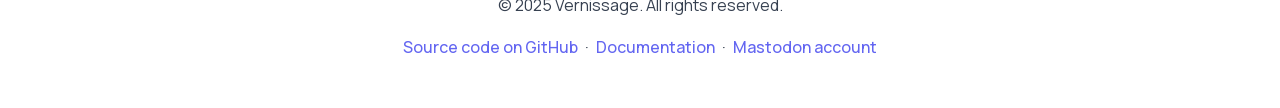
==== commit 56c0fb29: "Fix issues with page size" ====
--- a/index.html
+++ b/index.html
@@ -4,9 +4,14 @@
     <meta charset="UTF-8">
     <meta name="viewport" content="width=device-width, initial-scale=1.0">
     <title>Vernissage - Rediscover the beauty of photography</title>
-    <link rel="stylesheet" href="style.css?v=htnb93h0">
-    <script defer src="script.js?v=dw9lgn73"></script>
+    <link rel="stylesheet" href="style.css?v=tgfnreol">
+    <script defer src="script.js?v=jgrrkgfn"></script>
     <link href="https://mastodon.social/@vernissage" rel="me">
+    <meta property="og:title" content="Vernissage - Rediscover the beauty of photography">
+    <meta property="og:description" content="Vernissage is a photography-first social platform for sharing your work in high quality, discovering new artists, and building a thoughtful visual community.">
+    <meta property="description" content="Vernissage is a photography-first social platform for sharing your work in high quality, discovering new artists, and building a thoughtful visual community.">
+    <meta property="og:image" content="images/vernissage_image.png">
+    <meta property="twitter:card" content="summary_large_image">
 </head>
 <body>
     <header class="site-header">
@@ -26,6 +31,8 @@
                 </button>
             </div>
         </nav>
+    </header>
+    <main>
         <section class="hero">
             <div class="hero-inner">
                 <div class="hero-copy">
@@ -113,8 +120,6 @@
                 </div>
             </div>
         </section>
-    </header>
-    <main>
         <section id="features" class="features">
             <h2>Key features</h2>
             <div class="feature-grid">
--- a/style.css
+++ b/style.css
@@ -63,6 +63,10 @@
     font-weight: 700;
     display: flex;
     align-items: center;
+}
+
+#site-logo {
+    width: 165px;
 }
 
 .logo .badge {
@@ -733,7 +737,7 @@
 
 .btn-dropdown .dropdown-menu {
     position: absolute;
-    top: calc(100% + 0.35rem);
+    top: calc(100% - 210px);
     right: 0;
     min-width: 220px;
     background: var(--bg-color);
@@ -761,10 +765,6 @@
 .dropdown-item:focus-visible {
     background: var(--secondary-color);
     color: var(--primary-color);
-}
-
-.donate {
-    overflow: visible;
 }
 
 /* Buttons */
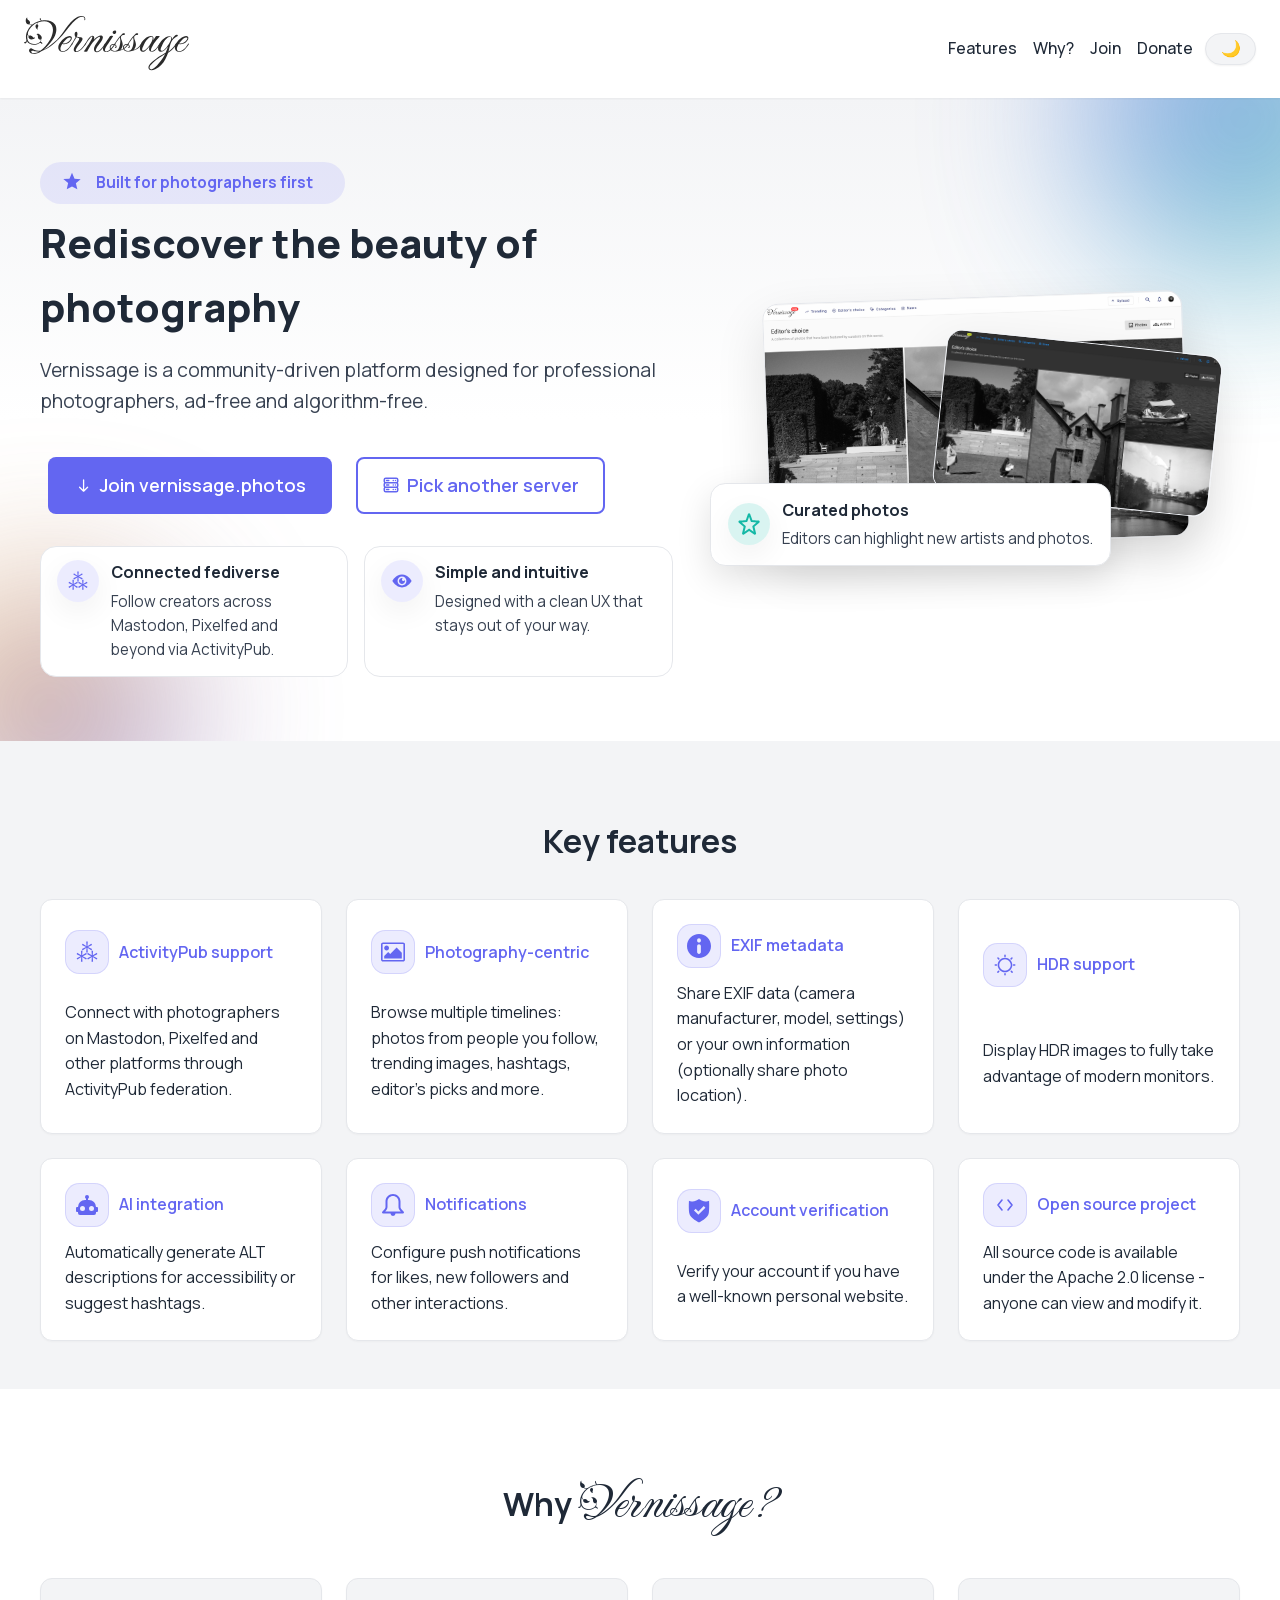
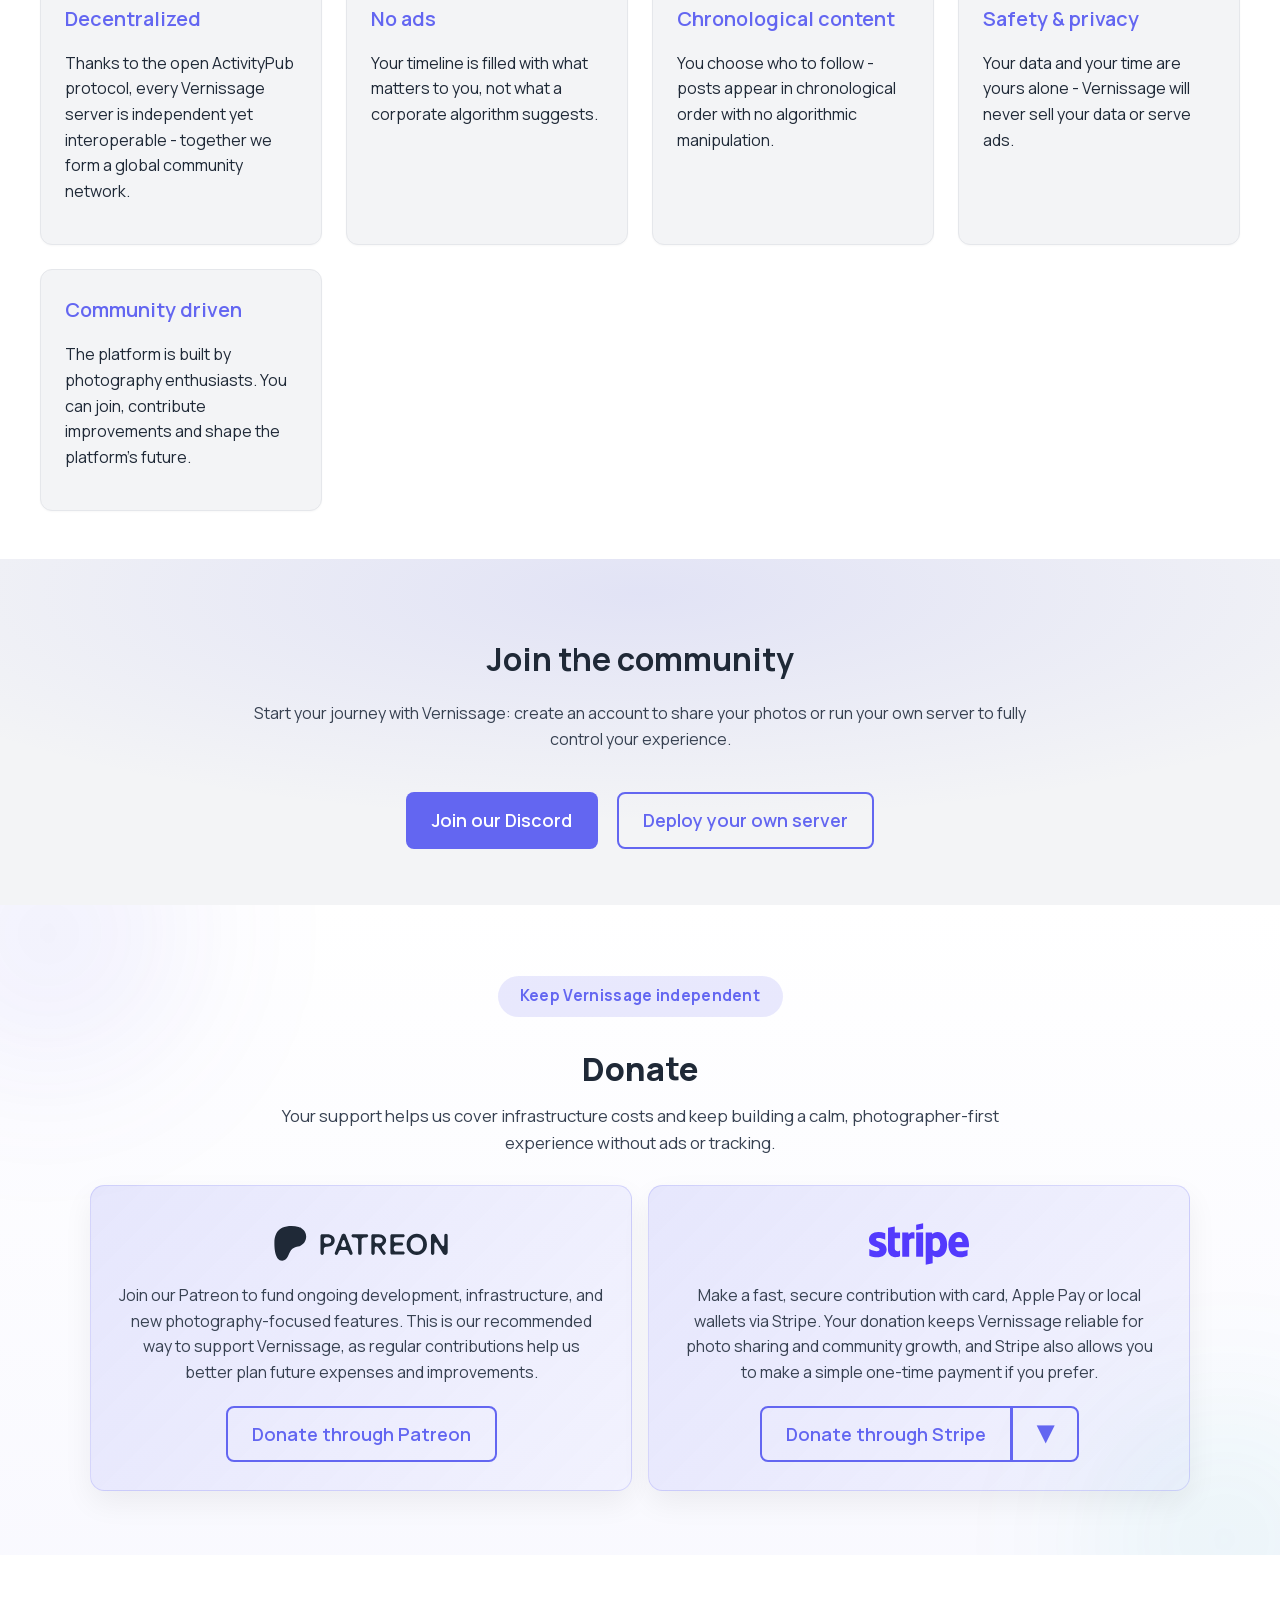
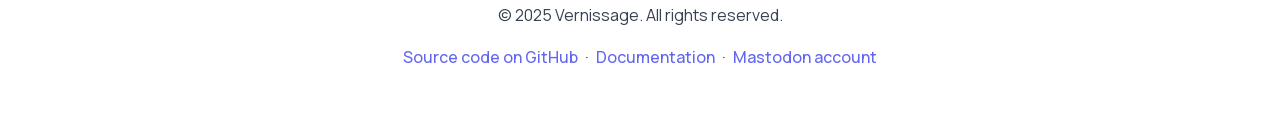
==== commit 5ccf5108: "Vernissage servers" ====
--- a/index.html
+++ b/index.html
@@ -7,17 +7,24 @@
     <link rel="stylesheet" href="style.css?v=tgfnreol">
     <script defer src="script.js?v=jgrrkgfn"></script>
     <link href="https://mastodon.social/@vernissage" rel="me">
+    <meta property="og:type" content="website">
     <meta property="og:title" content="Vernissage - Rediscover the beauty of photography">
     <meta property="og:description" content="Vernissage is a photography-first social platform for sharing your work in high quality, discovering new artists, and building a thoughtful visual community.">
     <meta property="description" content="Vernissage is a photography-first social platform for sharing your work in high quality, discovering new artists, and building a thoughtful visual community.">
-    <meta property="og:image" content="images/vernissage_image.png">
+    <meta property="og:logo" content="https://joinvernissage.org/images/icon-192x192.png">
+    <meta property="og:image" content="https://joinvernissage.org/images/vernissage_image.png">
+    <meta property="og:image:width" content="1024">
+    <meta property="og:image:height" content="1024">
+    <meta property="og:url" content="https://joinvernissage.org/" />
     <meta property="twitter:card" content="summary_large_image">
 </head>
 <body>
     <header class="site-header">
         <nav class="navbar">
             <div class="logo">
-                <img id="site-logo" src="logo-light.svg" data-light="logo-light.svg" data-dark="logo-dark.svg" alt="Vernissage logo">
+                <a href="index.html">
+                    <img id="site-logo" src="logo-light.svg" data-light="logo-light.svg" data-dark="logo-dark.svg" alt="Vernissage logo">
+                </a>
             </div>
             <div class="nav-actions">
                 <ul class="nav-links">
@@ -56,14 +63,13 @@
                             </span>
                             Join vernissage.photos
                         </a>
-                        <a href="https://docs.joinvernissage.org/" target="_blank" class="btn large secondary">
+                        <a href="servers.html" class="btn large secondary">
                             <span class="btn-icon" aria-hidden="true">
-                                <svg viewBox="0 0 24 24" role="presentation">
-                                    <path d="M5 6.5a2 2 0 0 1 2-2h7.5L19 9v8.5a2 2 0 0 1-2 2H7a2 2 0 0 1-2-2z" fill="none" stroke="currentColor" stroke-width="1.6" stroke-linecap="round" stroke-linejoin="round"></path>
-                                    <path d="M9 11.5h6m-6 3h3" fill="none" stroke="currentColor" stroke-width="1.6" stroke-linecap="round" stroke-linejoin="round"></path>
+                                <svg style="width: 1em; height: 1em;vertical-align: middle;fill: currentColor;overflow: hidden;" viewBox="0 0 1024 1024" version="1.1" xmlns="http://www.w3.org/2000/svg">
+                                    <path d="M640 725.333333a42.666667 42.666667 0 1 0 42.666667 42.666667 42.666667 42.666667 0 0 0-42.666667-42.666667z m-256 0H256a42.666667 42.666667 0 0 0 0 85.333334h128a42.666667 42.666667 0 0 0 0-85.333334z m384 0a42.666667 42.666667 0 1 0 42.666667 42.666667 42.666667 42.666667 0 0 0-42.666667-42.666667z m-128-256a42.666667 42.666667 0 1 0 42.666667 42.666667 42.666667 42.666667 0 0 0-42.666667-42.666667z m-256 0H256a42.666667 42.666667 0 0 0 0 85.333334h128a42.666667 42.666667 0 0 0 0-85.333334z m384-256a42.666667 42.666667 0 1 0 42.666667 42.666667 42.666667 42.666667 0 0 0-42.666667-42.666667z m0 256a42.666667 42.666667 0 1 0 42.666667 42.666667 42.666667 42.666667 0 0 0-42.666667-42.666667z m170.666667-256a128 128 0 0 0-128-128H213.333333a128 128 0 0 0-128 128v85.333334a128 128 0 0 0 33.28 85.333333A128 128 0 0 0 85.333333 469.333333v85.333334a128 128 0 0 0 33.28 85.333333A128 128 0 0 0 85.333333 725.333333v85.333334a128 128 0 0 0 128 128h597.333334a128 128 0 0 0 128-128v-85.333334a128 128 0 0 0-33.28-85.333333 128 128 0 0 0 33.28-85.333333v-85.333334a128 128 0 0 0-33.28-85.333333A128 128 0 0 0 938.666667 298.666667z m-85.333334 597.333334a42.666667 42.666667 0 0 1-42.666666 42.666666H213.333333a42.666667 42.666667 0 0 1-42.666666-42.666666v-85.333334a42.666667 42.666667 0 0 1 42.666666-42.666666h597.333334a42.666667 42.666667 0 0 1 42.666666 42.666666z m0-256a42.666667 42.666667 0 0 1-42.666666 42.666666H213.333333a42.666667 42.666667 0 0 1-42.666666-42.666666v-85.333334a42.666667 42.666667 0 0 1 42.666666-42.666666h597.333334a42.666667 42.666667 0 0 1 42.666666 42.666666z m0-256a42.666667 42.666667 0 0 1-42.666666 42.666666H213.333333a42.666667 42.666667 0 0 1-42.666666-42.666666V213.333333a42.666667 42.666667 0 0 1 42.666666-42.666666h597.333334a42.666667 42.666667 0 0 1 42.666666 42.666666z m-213.333333-85.333334a42.666667 42.666667 0 1 0 42.666667 42.666667 42.666667 42.666667 0 0 0-42.666667-42.666667zM384 213.333333H256a42.666667 42.666667 0 0 0 0 85.333334h128a42.666667 42.666667 0 0 0 0-85.333334z"  />
                                 </svg>
                             </span>
-                            Learn more
+                            Pick another server
                         </a>
                     </div>
                     <div class="hero-highlights">
--- a/style.css
+++ b/style.css
@@ -555,6 +555,132 @@
 .join > * {
     position: relative;
     z-index: 1;
+}
+
+/* Servers page */
+.servers {
+    padding: 3.5rem 1.5rem 4rem;
+    background: linear-gradient(180deg, var(--secondary-color) 0%, var(--bg-color) 75%);
+}
+
+.servers-inner {
+    max-width: 1200px;
+    margin: 0 auto;
+    display: grid;
+    gap: 1.5rem;
+}
+
+.servers-header {
+    text-align: center;
+    display: grid;
+    gap: 0.35rem;
+    justify-items: center;
+}
+
+.servers-kicker {
+    margin: 0;
+    display: inline-flex;
+    align-items: center;
+    gap: 0.4rem;
+    padding: 0.35rem 1.1rem;
+    border-radius: 999px;
+    background: rgba(99, 102, 241, 0.12);
+    color: var(--primary-color);
+    font-weight: 700;
+    letter-spacing: 0.02em;
+}
+
+.servers h1 {
+    margin: 0.35rem 0 0.15rem;
+    font-size: 2.1rem;
+    font-weight: 800;
+}
+
+.servers-lede {
+    margin: 0;
+    max-width: 760px;
+    color: var(--secondary-text);
+    font-size: 1.05rem;
+}
+
+.servers-grid {
+    display: grid;
+    grid-template-columns: repeat(auto-fit, minmax(280px, 1fr));
+    gap: 1.25rem;
+}
+
+.server-card {
+    background: var(--secondary-color);
+    border: 1px solid var(--border-color);
+    border-radius: 0.9rem;
+    box-shadow: 0 12px 30px rgba(0, 0, 0, 0.05);
+    overflow: hidden;
+    display: flex;
+    flex-direction: column;
+    height: 100%;
+    transition: transform 0.2s ease, box-shadow 0.2s ease, border-color 0.2s ease;
+}
+
+.server-card:hover {
+    transform: translateY(-3px);
+    box-shadow: 0 14px 34px rgba(0, 0, 0, 0.08);
+    border-color: rgba(99, 102, 241, 0.4);
+}
+
+.server-thumb img {
+    width: 100%;
+    height: 180px;
+    object-fit: cover;
+    display: block;
+}
+
+.server-body {
+    padding: 1rem 1.2rem 0;
+    display: flex;
+    flex-direction: column;
+    gap: 0.5rem;
+    flex: 1;
+}
+
+.server-tag {
+    margin: 0;
+    font-size: 0.8rem;
+    letter-spacing: 0.08em;
+    font-weight: 800;
+    color: var(--secondary-text);
+}
+
+.server-name {
+    margin: 0;
+    font-size: 1.2rem;
+}
+
+.server-desc {
+    margin: 0 0 0.5rem;
+    color: var(--secondary-text);
+    font-size: 0.95rem;
+}
+
+.server-footer {
+    padding: 1rem 1.2rem 1.2rem;
+    margin-top: auto;
+}
+
+.server-footer .btn {
+    width: 100%;
+    box-sizing: border-box;
+    display: block;
+    text-align: center;
+}
+
+@media (max-width: 640px) {
+    .servers {
+        padding: 2.5rem 1.1rem 3rem;
+    }
+
+    .servers h1 {
+        font-size: 1.9rem;
+    }
 }
 
 .donate {
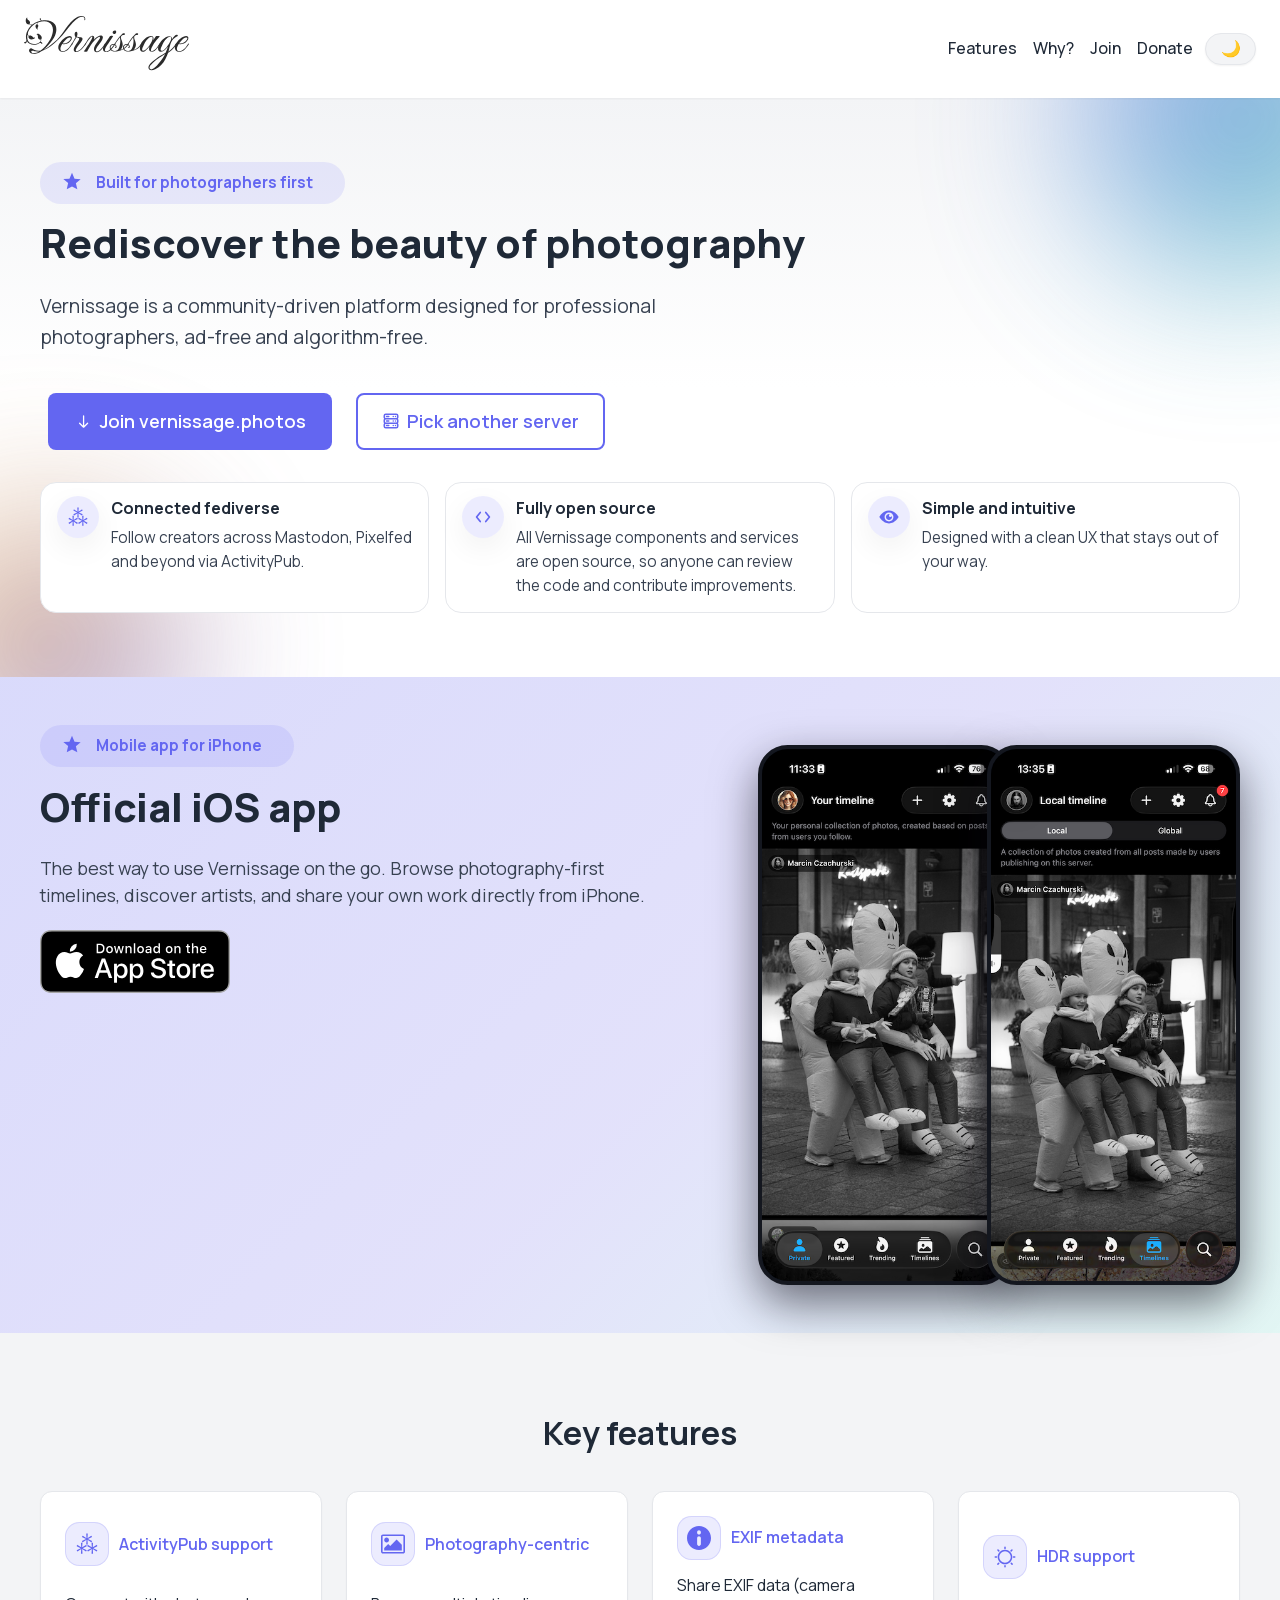
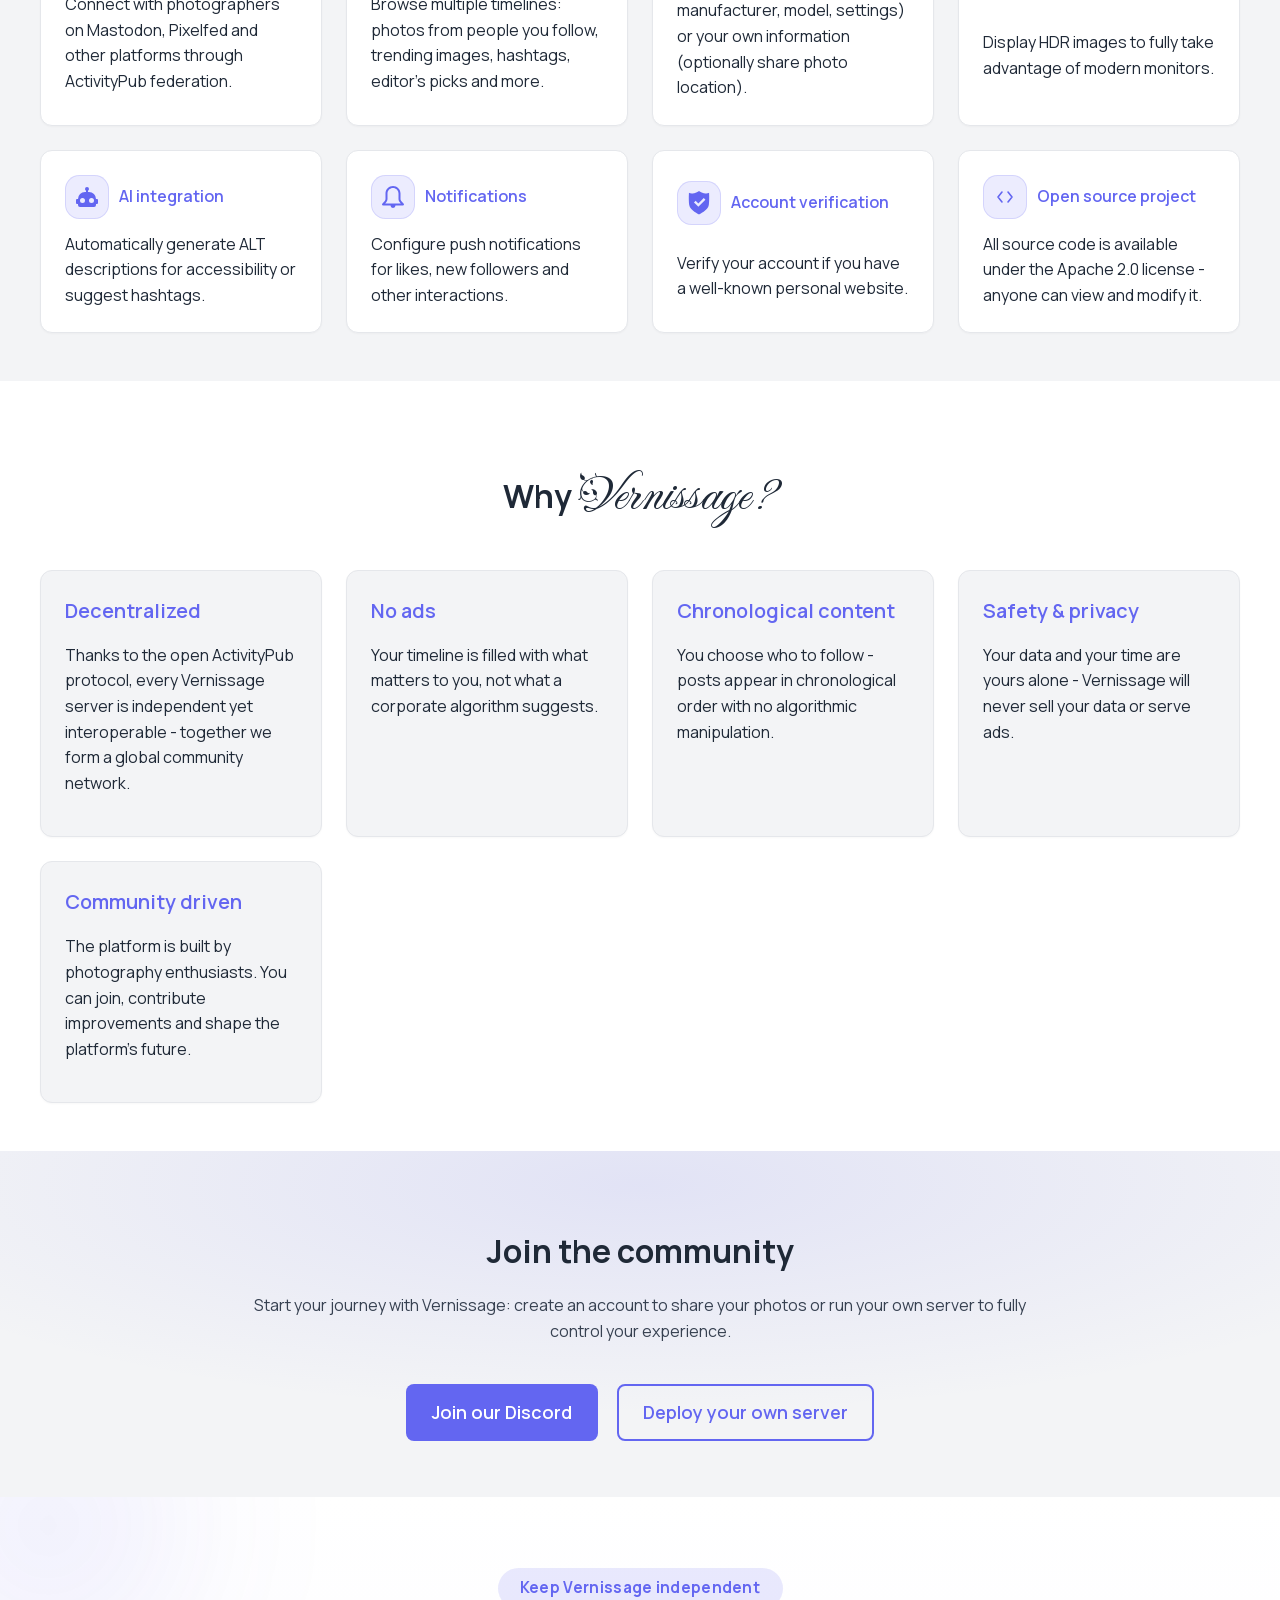
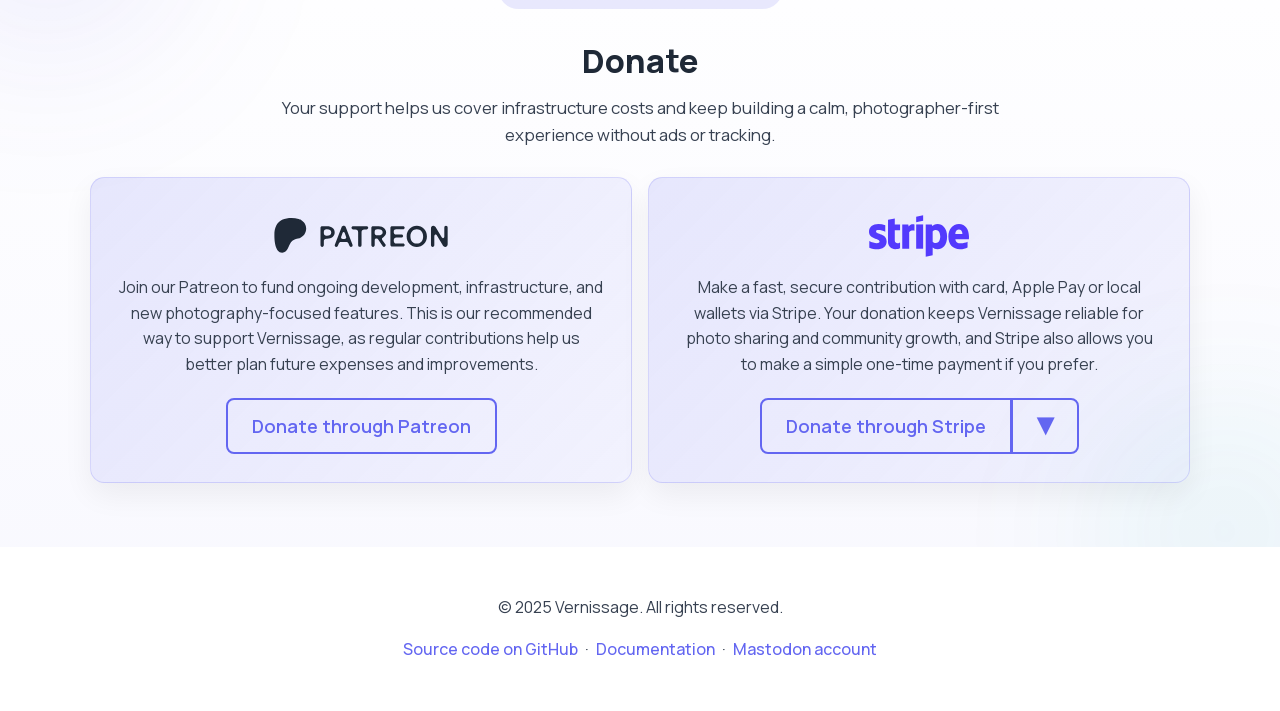
==== commit 5b32e176: "Add iOS app information" ====
--- a/index.html
+++ b/index.html
@@ -4,8 +4,8 @@
     <meta charset="UTF-8">
     <meta name="viewport" content="width=device-width, initial-scale=1.0">
     <title>Vernissage - Rediscover the beauty of photography</title>
-    <link rel="stylesheet" href="style.css?v=tgfnreol">
-    <script defer src="script.js?v=jgrrkgfn"></script>
+    <link rel="stylesheet" href="style.css?v=gcx2m8ap">
+    <script defer src="script.js?v=gcx2m8ap"></script>
     <link href="https://mastodon.social/@vernissage" rel="me">
     <meta property="og:type" content="website">
     <meta property="og:title" content="Vernissage - Rediscover the beauty of photography">
@@ -91,6 +91,17 @@
                         </div>
                         <div class="highlight">
                             <span class="icon-circle" aria-hidden="true">
+                                <svg viewBox="0 0 24 24" role="presentation">
+                                    <path d="M9 7 5 12l4 5m6-10 4 5-4 5" fill="none" stroke="currentColor" stroke-width="1.8" stroke-linecap="round" stroke-linejoin="round"></path>
+                                </svg>
+                            </span>
+                            <div>
+                                <p class="highlight-title">Fully open source</p>
+                                <p class="highlight-desc">All Vernissage components and services are open source, so anyone can review the code and contribute improvements.</p>
+                            </div>
+                        </div>
+                        <div class="highlight">
+                            <span class="icon-circle" aria-hidden="true">
                                 <svg style="vertical-align: middle;fill: currentColor;overflow: hidden;" viewBox="0 0 1024 1024" version="1.1" xmlns="http://www.w3.org/2000/svg">
                                     <path d="M651.669528 512c0-14.5903-2.084475-28.290323-6.251378-41.395806-11.019984 24.423249-35.143405 41.395806-63.733557 41.395806l-7.440459-0.593518-5.957689 0.593518c-30.973432 0-56.285934-25.607214-56.285934-56.882522l0.297782-5.952572-0.297782-7.447623c0-28.290323 16.97665-52.709479 41.097-63.727417-13.104459-4.172019-26.802436-6.252401-41.097-6.252401-77.132728 0-139.67311 62.834071-139.67311 140.263557 0 77.428464 62.540382 139.971915 139.67311 139.971915S651.669528 589.428464 651.669528 512L651.669528 512zM958.70846 512c0 0-153.36904-297.80564-448.198905-297.80564-293.63669 0-445.219037 297.80564-445.219037 297.80564s164.385954 297.804616 447.306582 297.804616C805.038568 809.80564 958.70846 512 958.70846 512L958.70846 512zM304.725748 512c0-114.954125 92.619444-208.164017 207.27374-208.164017 114.657366 0 207.27067 93.209892 207.27067 208.164017 0 114.953102-92.613304 208.167087-207.27067 208.167087C397.345192 720.167087 304.725748 626.953102 304.725748 512L304.725748 512zM304.725748 512" />
                                 </svg>
@@ -102,25 +113,34 @@
                         </div>
                     </div>
                 </div>
-                <div class="hero-visual" aria-hidden="true">
-                    <div class="photo-stack">
-                        <figure class="photo-frame primary">
-                            <img src="images/002.png?v=gr9o4mgn" alt="Seaside photography example from Vernissage community">
-                            <figcaption>Featured on Vernissage</figcaption>
-                        </figure>
-                        <figure class="photo-frame secondary">
-                            <img src="images/001.png?v=tmnnh3o0" alt="Detail crop showing HDR clarity">
-                        </figure>
-                        <div class="floating-card">
-                            <div class="icon-circle" aria-hidden="true">
-                                <svg class="svg-icon" style="vertical-align: middle;fill: currentColor;overflow: hidden;" viewBox="0 0 1024 1024" version="1.1" xmlns="http://www.w3.org/2000/svg">
-                                    <path d="M303.668131 871.03908 360.190936 640.160478C364.449047 622.767347 358.742708 604.006304 345.008873 591.977803L169.539025 437.653291 393.184482 423.704099C412.665218 422.489051 429.193642 409.656196 435.673301 391.935876L514.904303 175.60688 594.006974 391.935876C600.487298 409.658371 617.017583 422.489212 636.495659 423.704099L860.137791 438.30053 684.671402 591.977803C670.935705 604.007838 665.231626 622.769465 669.489338 640.160478L726.12106 871.022857 514.840071 726.319228 488.538963 744.332557 303.668131 871.03908ZM751.937164 1001.534997C799.218169 1033.917114 852.713924 997.100106 839.056557 941.313658L766.22848 644.29499 987.237203 450.730697C1029.454728 413.75558 1008.8831 353.658795 952.835724 350.163012 952.835724 350.163012 731.428571 332.540968 671.484675 332.751114 636.897679 238.162897 567.723686 48.986465 567.723686 48.986465 547.757016-5.617957 481.91887-5.606373 461.956588 48.986465 461.956588 48.986465 368.713941 331.958565 359.376258 332.54098 265.198978 338.41499 76.844551 350.163012 76.844551 350.163012 20.810473 353.657956 0.076601 413.625188 42.443071 450.730697L263.461236 643.794792 190.623717 941.313658C177.018747 996.88583 230.374466 1033.977106 277.742978 1001.534997L516.425675 838.064354 751.937164 1001.534997Z" />
-                                </svg>
-                            </div>
-                            <div>
-                                <p class="floating-title">Curated photos</p>
-                                <p class="floating-desc">Editors can highlight new artists and photos.</p>
-                            </div>
+            </div>
+        </section>
+        <section class="mobile-apps" aria-labelledby="mobile-apps-title">
+            <div class="mobile-apps-inner">
+                <div class="mobile-apps-top">
+                    <div class="mobile-apps-top-inner">
+                        <div class="mobile-apps-copy">
+                            <div class="eyebrow mobile-apps-kicker">
+                                <span class="small" aria-hidden="true">
+                                    <svg viewBox="0 0 24 24" role="presentation">
+                                        <path d="M12 3.5 13.9 8l4.6.35-3.6 3 1.1 4.55L12 13.9l-3.95 1.95L9.1 11.3l-3.6-3L10.1 8 12 3.5Z" fill="currentColor"></path>
+                                    </svg>
+                                </span>
+                                Mobile app for iPhone
+                            </div>
+                            <h2 id="mobile-apps-title">Official iOS app</h2>
+                            <p class="mobile-apps-desc">The best way to use Vernissage on the go. Browse photography-first timelines, discover artists, and share your own work directly from iPhone.</p>
+                            <a class="appstore-link" href="https://apps.apple.com/us/app/vernissage-photos/id6759335335" target="_blank" rel="noopener noreferrer">
+                                <img id="appstore-badge" src="images/appstore-black.svg" data-light="images/appstore-black.svg" data-dark="images/appstore-white.svg" alt="Download on the App Store">
+                            </a>
+                        </div>
+                        <div class="mobile-apps-visual" aria-hidden="true">
+                            <figure class="mobile-shot back">
+                                <img id="mobile-app-shot-1" src="images/ios-01.png" alt="Vernissage iOS app screenshot">
+                            </figure>
+                            <figure class="mobile-shot front">
+                                <img id="mobile-app-shot-2" src="images/ios-02.png" alt="Vernissage iOS app screenshot">
+                            </figure>
                         </div>
                     </div>
                 </div>
--- a/style.css
+++ b/style.css
@@ -195,10 +195,6 @@
 .hero-inner {
     max-width: 1200px;
     margin: 0 auto;
-    display: grid;
-    grid-template-columns: 1.2fr 1fr;
-    align-items: center;
-    gap: 2.5rem;
     position: relative;
     z-index: 1;
 }
@@ -212,7 +208,7 @@
 .subtitle {
     font-size: 1.2rem;
     max-width: 700px;
-    margin: 0 auto 2rem;
+    margin: 0 0 2rem;
     color: var(--secondary-text);
     text-align: left;
 }
@@ -406,6 +402,153 @@
 .floating-card .icon-circle {
     background: rgba(20, 184, 166, 0.16);
     color: var(--accent-teal);
+}
+
+/* Mobile apps section */
+.mobile-apps {
+    padding: 3rem 1.5rem;
+    background: linear-gradient(135deg, rgba(99, 102, 241, 0.24) 0%, rgba(79, 70, 229, 0.16) 55%, rgba(20, 184, 166, 0.12) 100%);
+}
+
+.mobile-apps-inner {
+    max-width: 1200px;
+    margin: 0 auto;
+    border-radius: 0;
+    border: none;
+    background: transparent;
+    box-shadow: none;
+}
+
+.mobile-apps-top {
+    position: static;
+    padding: 0;
+    background: none;
+}
+
+.mobile-apps-top-inner {
+    display: grid;
+    grid-template-columns: 1.2fr 1fr;
+    align-items: start;
+    gap: 2.5rem;
+}
+
+.mobile-apps-copy {
+    color: var(--text-color);
+    max-width: 720px;
+}
+
+.mobile-apps-kicker {
+    margin: 0 0 0.25rem;
+}
+
+.mobile-apps h2 {
+    margin: 0.25rem 0 1rem;
+    font-size: 2.5rem;
+    font-weight: 800;
+    color: var(--text-color);
+}
+
+.mobile-apps-desc {
+    margin: 0;
+    font-size: 1.1rem;
+    line-height: 1.5;
+    color: var(--secondary-text);
+}
+
+.mobile-apps-visual {
+    display: flex;
+    align-items: flex-end;
+    justify-content: flex-end;
+    gap: 1rem;
+    min-height: 560px;
+    align-self: end;
+}
+
+.mobile-shot {
+    position: relative;
+    margin: 0;
+    width: clamp(170px, 21vw, 245px);
+    border-radius: 1.85rem;
+    overflow: hidden;
+    border: 4px solid #14171f;
+    box-shadow: 0 18px 45px rgba(10, 7, 18, 0.55);
+    background: #0f1726;
+}
+
+.mobile-shot.back {
+    transform: none;
+    margin-right: -2.5rem;
+    z-index: 1;
+}
+
+.mobile-shot.front {
+    transform: none;
+    z-index: 2;
+}
+
+.mobile-shot img {
+    width: 100%;
+    height: auto;
+    display: block;
+}
+
+.appstore-link {
+    display: inline-flex;
+    align-items: center;
+    justify-content: center;
+    transition: transform 0.2s ease;
+    margin-top: 1.35rem;
+}
+
+.appstore-link:hover {
+    transform: translateY(-2px);
+}
+
+#appstore-badge {
+    width: 190px;
+    height: auto;
+    display: block;
+}
+
+body.dark .mobile-apps-top {
+    background: none;
+}
+
+body.dark .mobile-apps-inner {
+    box-shadow: none;
+}
+
+body.dark .mobile-apps {
+    background: linear-gradient(135deg, rgba(99, 102, 241, 0.24) 0%, rgba(79, 70, 229, 0.16) 55%, rgba(20, 184, 166, 0.12) 100%);
+}
+
+body.dark .mobile-shot {
+    border-color: #252c38;
+}
+
+@media (max-width: 1024px) {
+    .mobile-apps-top {
+        padding: 0;
+    }
+
+    .mobile-apps-top-inner {
+        grid-template-columns: 1fr;
+        gap: 1.25rem;
+    }
+
+    .mobile-apps-visual {
+        justify-content: center;
+        min-height: 500px;
+    }
+
+    .mobile-shot.back {
+        margin-right: -2rem;
+    }
+
+    .mobile-shot.front {
+        margin-right: 0;
+    }
+
 }
 
 /* Feature section */
@@ -979,6 +1122,37 @@
     .hero h1 {
         font-size: 2rem;
     }
+    .mobile-apps {
+        padding: 3rem 1.5rem;
+    }
+    .mobile-apps-top {
+        padding: 0;
+    }
+    .mobile-apps-top-inner {
+        padding: 0;
+    }
+    .mobile-apps h2 {
+        font-size: 2rem;
+    }
+    .mobile-apps-desc {
+        font-size: 1rem;
+    }
+    .mobile-apps-visual {
+        justify-content: center;
+        min-height: 430px;
+    }
+    .mobile-shot {
+        width: clamp(145px, 39vw, 200px);
+    }
+    .mobile-shot.back {
+        margin-right: -1.4rem;
+    }
+    .mobile-shot.front {
+        margin-right: 0;
+    }
+    #appstore-badge {
+        width: 175px;
+    }
     .features h2,
     .why h2,
     .join h2,
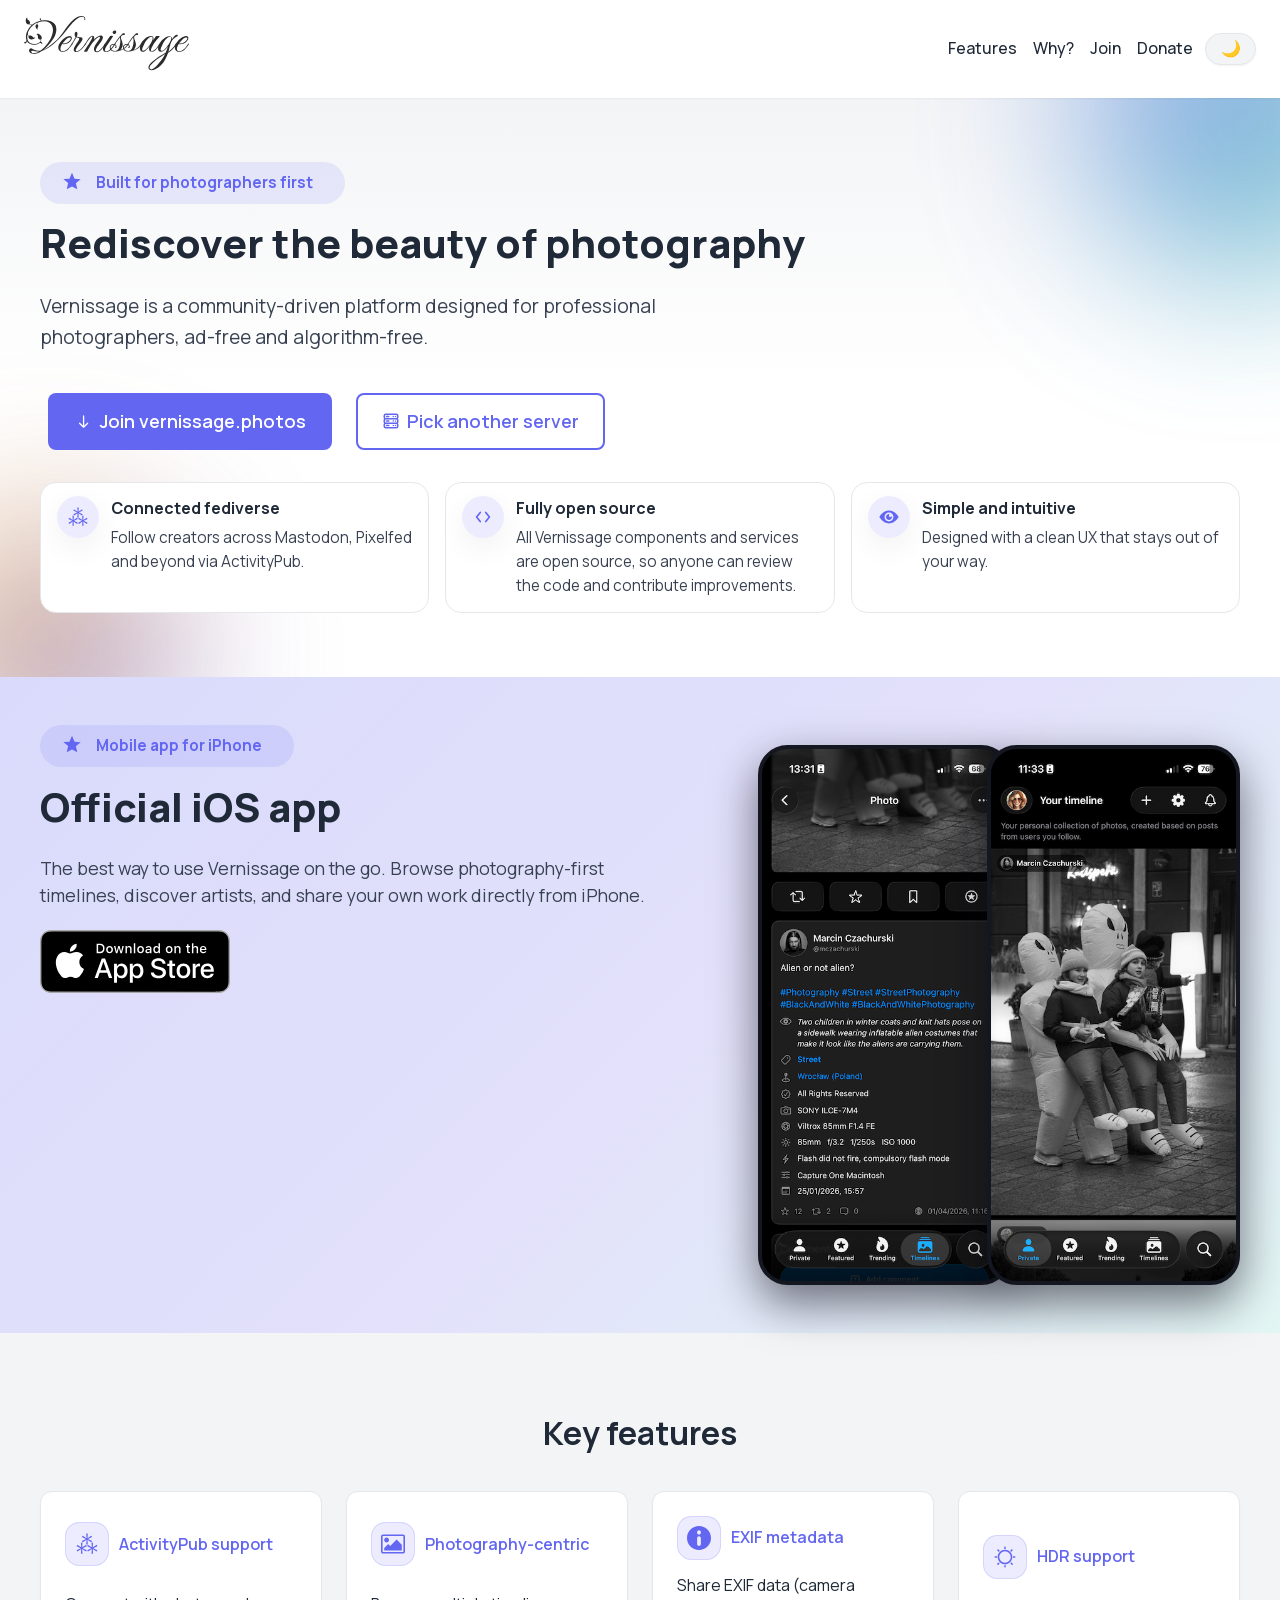
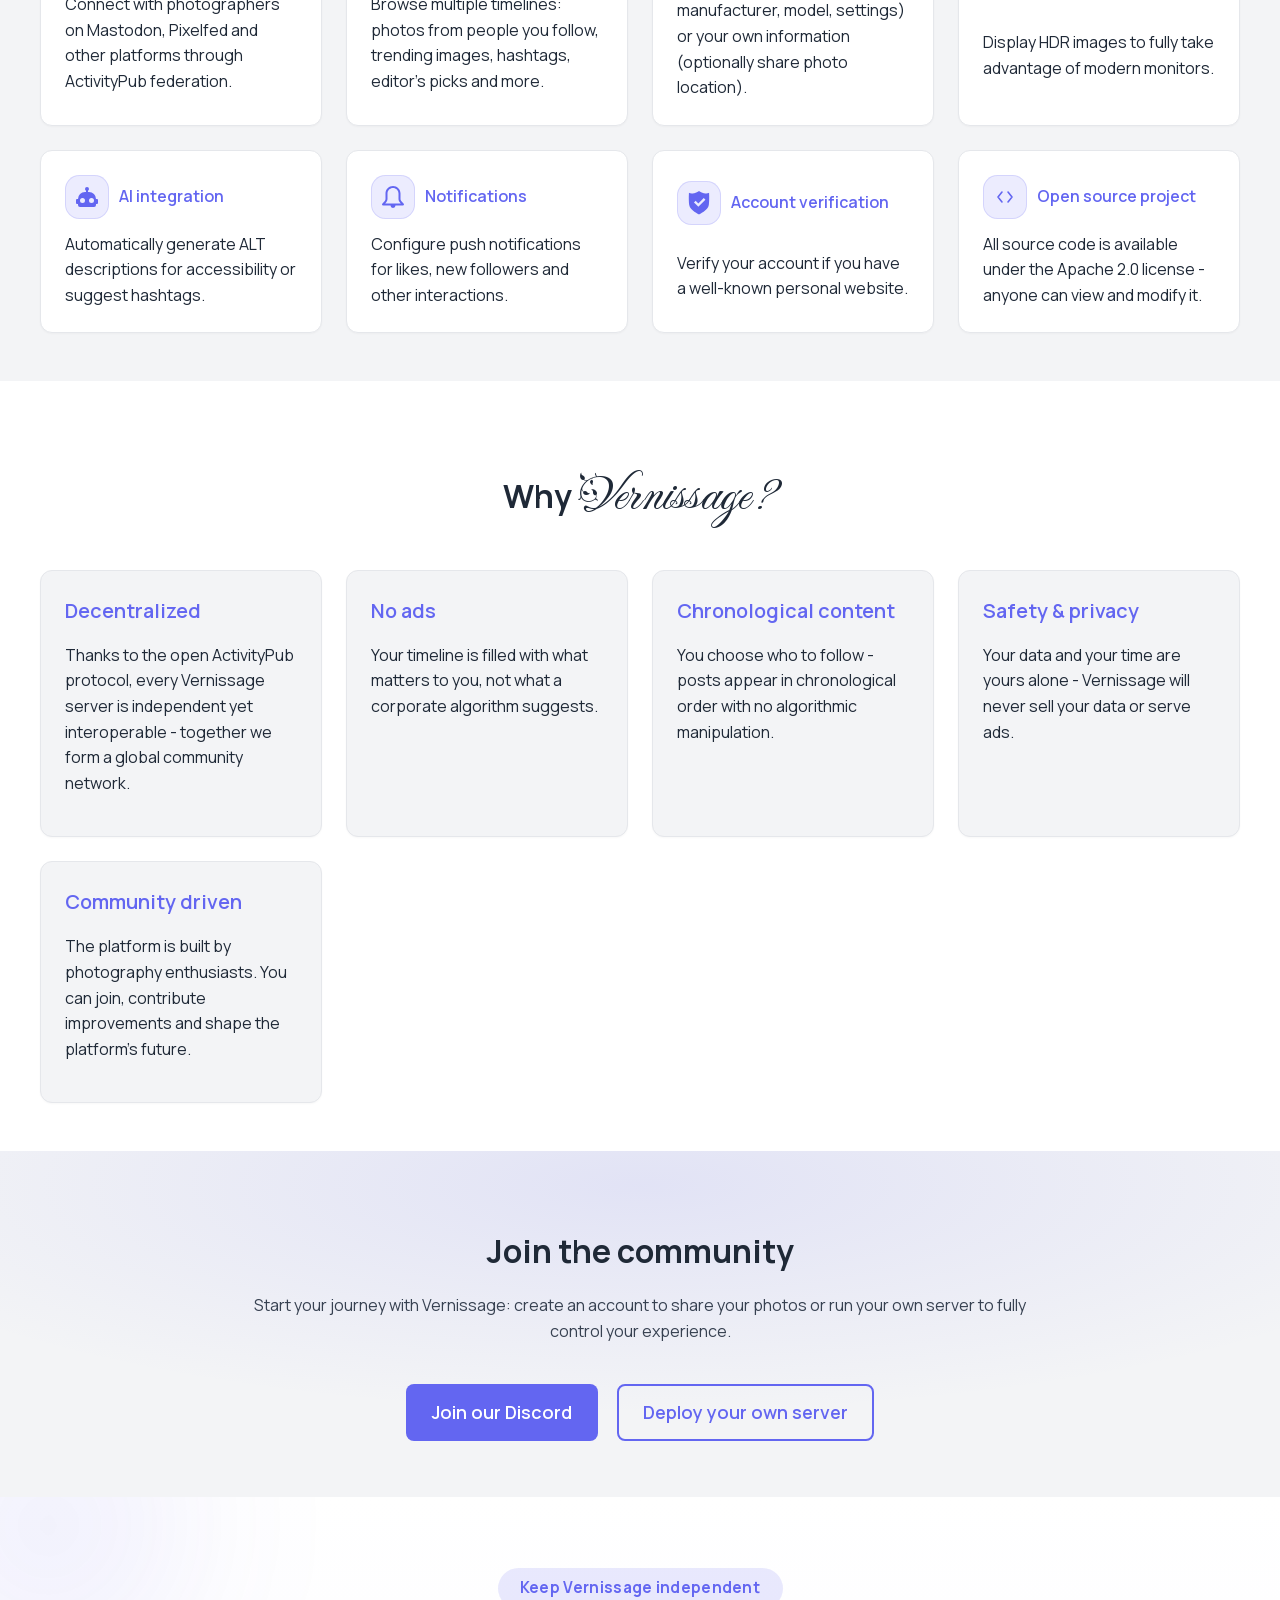
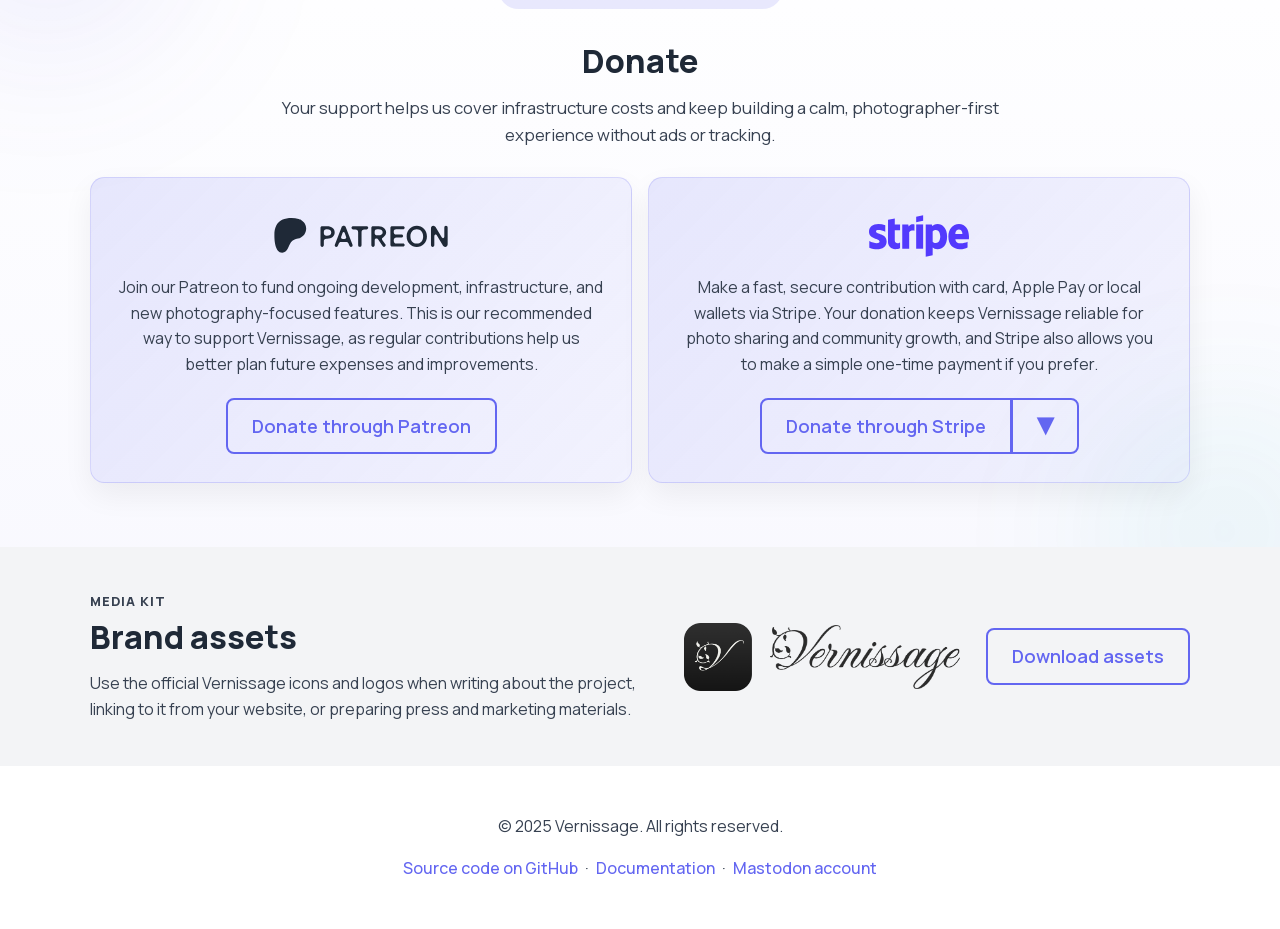
==== commit 7d2e81ba: "Add brand assets" ====
--- a/index.html
+++ b/index.html
@@ -4,8 +4,8 @@
     <meta charset="UTF-8">
     <meta name="viewport" content="width=device-width, initial-scale=1.0">
     <title>Vernissage - Rediscover the beauty of photography</title>
-    <link rel="stylesheet" href="style.css?v=gcx2m8ap">
-    <script defer src="script.js?v=gcx2m8ap"></script>
+    <link rel="stylesheet" href="style.css?v=gbirjkl4">
+    <script defer src="script.js?v=gbirjkl4"></script>
     <link href="https://mastodon.social/@vernissage" rel="me">
     <meta property="og:type" content="website">
     <meta property="og:title" content="Vernissage - Rediscover the beauty of photography">
@@ -321,6 +321,20 @@
                 </div>
             </div>
         </section>
+        <section class="brand-assets" aria-labelledby="brand-assets-title">
+            <div class="brand-assets-inner">
+                <div class="brand-assets-copy">
+                    <p class="brand-assets-kicker">Media kit</p>
+                    <h2 id="brand-assets-title">Brand assets</h2>
+                    <p>Use the official Vernissage icons and logos when writing about the project, linking to it from your website, or preparing press and marketing materials.</p>
+                </div>
+                <div class="brand-assets-preview" aria-label="Vernissage brand assets preview">
+                    <img id="brand-assets-icon" class="brand-assets-icon" src="assets/icon-dark-rounded.png" data-light="assets/icon-dark-rounded.png" data-dark="assets/icon-light-rounded.png" alt="Vernissage app icon">
+                    <img id="brand-assets-logo" class="brand-assets-logo" src="assets/logo-dark.png" data-light="assets/logo-dark.png" data-dark="assets/logo-light.png" alt="Vernissage wordmark">
+                </div>
+                <a class="btn large secondary brand-assets-download" href="assets/Assets.zip" download>Download assets</a>
+            </div>
+        </section>
     </main>
     <footer class="site-footer">
         <div class="footer-content">
--- a/style.css
+++ b/style.css
@@ -1036,6 +1036,102 @@
     color: var(--primary-color);
 }
 
+/* Brand assets section */
+.brand-assets {
+    padding: 2.75rem 1.5rem;
+    background: var(--secondary-color);
+}
+
+.brand-assets-inner {
+    max-width: 1100px;
+    margin: 0 auto;
+    display: grid;
+    grid-template-columns: minmax(0, 1fr) auto auto;
+    align-items: center;
+    gap: 1.5rem;
+}
+
+.brand-assets-copy {
+    max-width: 640px;
+}
+
+.brand-assets-kicker {
+    margin: 0 0 0.35rem;
+    color: var(--primary-color);
+    font-weight: 800;
+    letter-spacing: 0.08em;
+    text-transform: uppercase;
+    font-size: 0.8rem;
+}
+
+.brand-assets h2 {
+    margin: 0 0 0.5rem;
+    font-size: 2rem;
+    font-weight: 800;
+}
+
+.brand-assets p {
+    margin: 0;
+    color: var(--secondary-text);
+}
+
+.brand-assets-preview {
+    display: flex;
+    align-items: center;
+    justify-content: center;
+    gap: 1.1rem;
+    min-width: 280px;
+}
+
+.brand-assets-icon {
+    width: 68px;
+    height: 68px;
+    object-fit: contain;
+    flex: 0 0 auto;
+}
+
+.brand-assets-logo {
+    width: 190px;
+    height: auto;
+    object-fit: contain;
+}
+
+.brand-assets-download {
+    justify-self: end;
+    white-space: nowrap;
+}
+
+@media (max-width: 900px) {
+    .brand-assets-inner {
+        grid-template-columns: 1fr;
+        align-items: start;
+    }
+
+    .brand-assets-preview {
+        justify-content: flex-start;
+        min-width: 0;
+    }
+
+    .brand-assets-download {
+        justify-self: start;
+    }
+}
+
+@media (max-width: 420px) {
+    .brand-assets-preview {
+        gap: 0.8rem;
+    }
+
+    .brand-assets-icon {
+        width: 56px;
+        height: 56px;
+    }
+
+    .brand-assets-logo {
+        width: 160px;
+    }
+}
+
 /* Buttons */
 .btn {
     display: inline-block;
